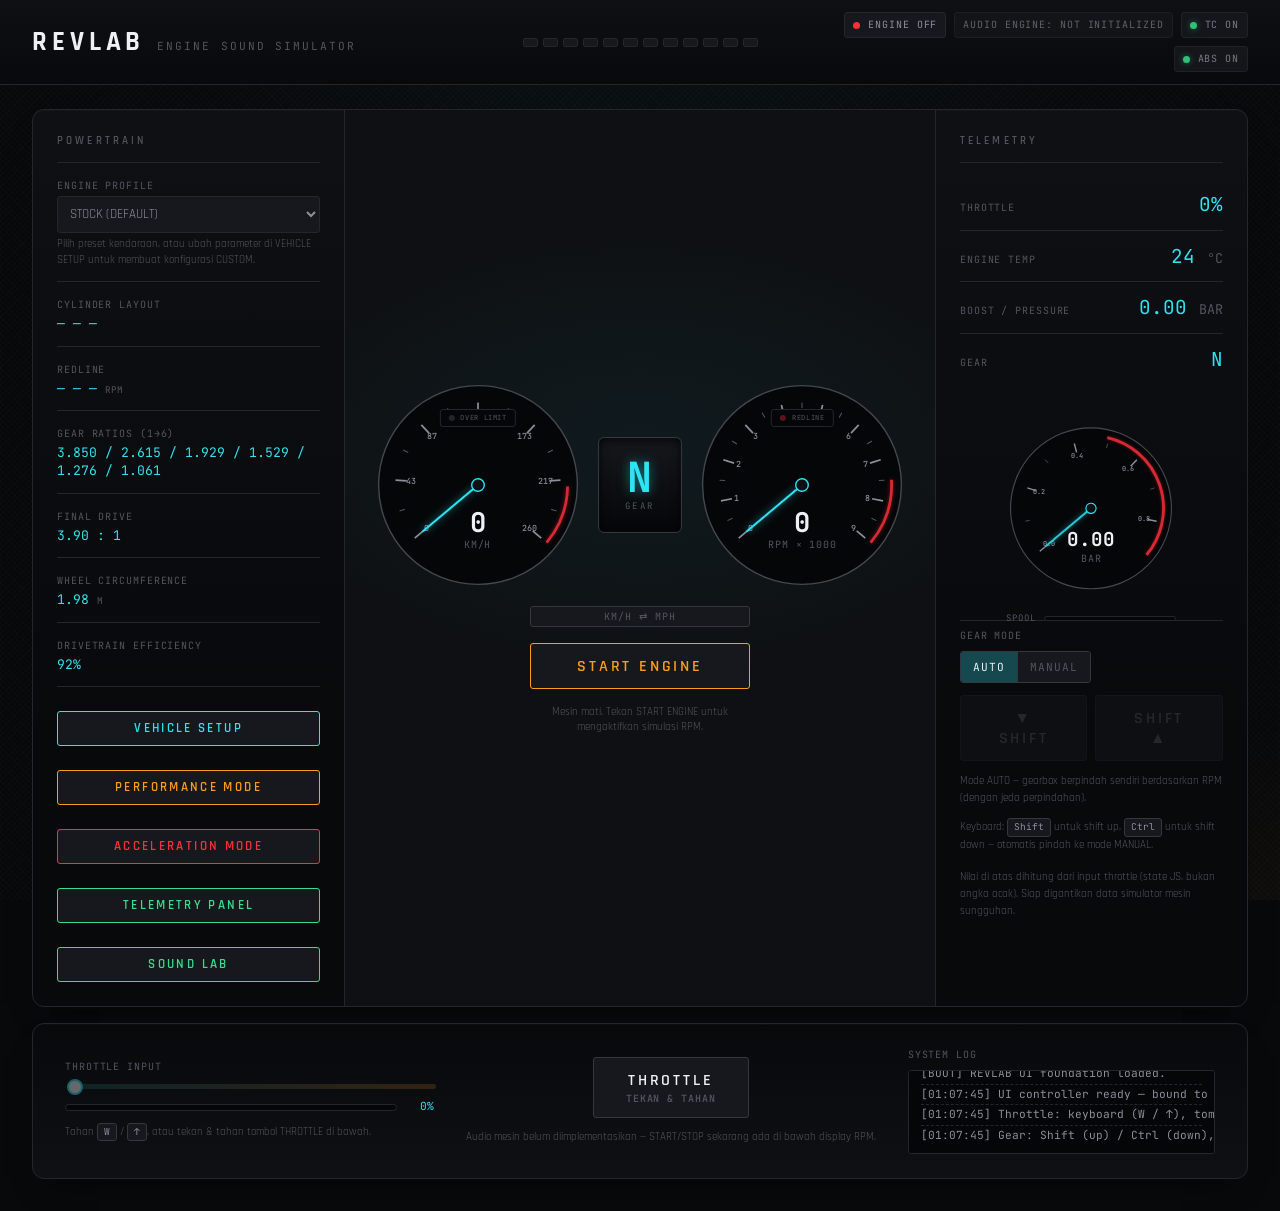
==== index.html @ ad9df139 "Hapus semua file lama & extract/upload revlab-rpm-audio-turbo-3-telemetry.zip lewat GitHub Uploader" ====
<!DOCTYPE html>
<html lang="id">
<head>
  <meta charset="UTF-8" />
  <meta name="viewport" content="width=device-width, initial-scale=1.0, viewport-fit=cover" />
  <title>REVLAB — Racing Engine Sound Simulator</title>
  <meta name="description" content="REVLAB: simulator suara mesin balap interaktif berbasis browser." />

  <!-- Fonts: Rajdhani (display/technical), JetBrains Mono (telemetry digits) -->
  <link rel="preconnect" href="https://fonts.googleapis.com" />
  <link rel="preconnect" href="https://fonts.gstatic.com" crossorigin />
  <link href="https://fonts.googleapis.com/css2?family=Rajdhani:wght@500;600;700&family=JetBrains+Mono:wght@400;500;700&display=swap" rel="stylesheet" />

  <link rel="stylesheet" href="css/variables.css" />
  <link rel="stylesheet" href="css/base.css" />
  <link rel="stylesheet" href="css/layout.css" />
  <link rel="stylesheet" href="css/components.css" />
  <link rel="stylesheet" href="css/responsive.css" />
</head>
<body>

  <div class="app" id="app">

    <!-- ============ COCKPIT TOP BAR: brand / shift lights / status ============ -->
    <header class="topbar">
      <div class="topbar__brand">
        <span class="topbar__logo">REVLAB</span>
        <span class="topbar__tagline">ENGINE SOUND SIMULATOR</span>
      </div>

      <!-- 12 LED segments, built + driven by ui-controller.js from the
           real RPM state (RPMSimulator via EngineState) — same "generate
           in JS from real constants" pattern as gaugeboxRatios below, no
           hand-typed light count. -->
      <div class="shiftlights" id="shiftLights" aria-hidden="true"></div>

      <div class="topbar__status">
        <div class="status-chip" id="engineStatusChip" data-state="off">
          <span class="status-chip__dot"></span>
          <span class="status-chip__label" id="engineStatusLabel">ENGINE OFF</span>
        </div>
        <div class="status-chip status-chip--muted">
          <span class="status-chip__label" id="audioStatusLabel">AUDIO ENGINE: NOT INITIALIZED</span>
        </div>
        <!-- Static system indicators — constant feature flags, not
             sensor telemetry, so these are never touched per-frame. -->
        <div class="status-chip status-chip--static">
          <span class="status-chip__dot status-chip__dot--ok"></span>
          <span class="status-chip__label">TC ON</span>
        </div>
        <div class="status-chip status-chip--static">
          <span class="status-chip__dot status-chip__dot--ok"></span>
          <span class="status-chip__label">ABS ON</span>
        </div>
      </div>
    </header>

    <!-- ============ MAIN GRID ============ -->
    <main class="dash">

      <!-- LEFT PANEL: Engine / Vehicle Select -->
      <section class="panel panel--engine" aria-label="Engine selection">
        <h2 class="panel__title">POWERTRAIN</h2>

        <!-- PRESET SELECTOR — options populated by ui-controller.js from
             VehicleSetup.getPresets() (backed by vehicle-presets.js), plus
             a leading STOCK entry and a trailing CUSTOM entry. Picking a
             preset calls VehicleSetup.applyPreset(id), which pushes every
             parameter (weight/power/torque/RPM range/gears/final drive/
             throttle response/engine braking/top speed/induction/sound
             character) into the simulation in one shot — see
             js/modules/vehicle-setup.js. -->
        <div class="field">
          <label class="field__label" for="engineSelect">ENGINE PROFILE</label>
          <select id="engineSelect" class="field__select"></select>
          <p class="field__hint" id="engineSelectHint">Pilih preset kendaraan, atau ubah parameter di VEHICLE SETUP untuk membuat konfigurasi CUSTOM.</p>
        </div>

        <div class="field">
          <span class="field__label">CYLINDER LAYOUT</span>
          <div class="field__value field__value--mono">— — —</div>
        </div>

        <div class="field">
          <span class="field__label">REDLINE</span>
          <div class="field__value field__value--mono">— — — <small>RPM</small></div>
        </div>

        <!-- GEARBOX SPEC — filled in by ui-controller.js at init from
             Gearbox's actual constants (js/modules/gearbox.js), never
             hand-typed here, so this can't drift out of sync with the
             numbers the simulation loop is really using. -->
        <div class="field">
          <span class="field__label">GEAR RATIOS (1→6)</span>
          <div class="field__value field__value--mono" id="gearboxRatios">— — —</div>
        </div>

        <div class="field">
          <span class="field__label">FINAL DRIVE</span>
          <div class="field__value field__value--mono" id="gearboxFinalDrive">—</div>
        </div>

        <div class="field">
          <span class="field__label">WHEEL CIRCUMFERENCE</span>
          <div class="field__value field__value--mono" id="gearboxWheelCirc">— <small>M</small></div>
        </div>

        <div class="field">
          <span class="field__label">DRIVETRAIN EFFICIENCY</span>
          <div class="field__value field__value--mono" id="gearboxEfficiency">—</div>
        </div>

        <button
          id="vehicleSetupOpenBtn"
          class="btn btn--setup"
          type="button"
        >VEHICLE SETUP</button>

        <button
          id="performanceModeOpenBtn"
          class="btn btn--performance"
          type="button"
        >PERFORMANCE MODE</button>

        <button
          id="accelModeOpenBtn"
          class="btn btn--accel"
          type="button"
        >ACCELERATION MODE</button>

        <button
          id="telemetryPanelOpenBtn"
          class="btn btn--telemetry"
          type="button"
        >TELEMETRY PANEL</button>

        <button
          id="soundLabOpenBtn"
          class="btn btn--soundlab"
          type="button"
        >SOUND LAB</button>
      </section>

      <!-- CENTER: HERO — SPEEDOMETER + TACHOMETER, side by side -->
      <!-- Both instruments now sit in the same panel, at the same size,
           sharing the same "--paired" modifier classes for wrap/readout/
           indicator — one shared visual language instead of one hero +
           one shrunken secondary gauge. RPM is still driven by
           RPMSimulator / rendered by gauge.js exactly as before; only
           placement + styling moved. -->
      <section class="panel panel--gauge" aria-label="Speedometer and tachometer">
        <div class="gauge-pair">
          <div class="gauge-wrap gauge-wrap--paired">
            <svg id="speedGauge" class="gauge" viewBox="0 0 300 300" role="img" aria-label="Speedometer, 0">
              <!-- Outer bezel -->
              <circle class="gauge__bezel" cx="150" cy="150" r="142" />

              <!-- Tick arc groups injected by speed-gauge.js -->
              <g id="speedGaugeTicks"></g>

              <!-- Warning/red zone arc near top speed -->
              <path id="speedGaugeWarnArc" class="gauge__warn-arc" d="" />

              <!-- Needle -->
              <g id="speedGaugeNeedle" class="gauge__needle-group">
                <line x1="150" y1="150" x2="150" y2="48" class="gauge__needle" />
                <circle cx="150" cy="150" r="9" class="gauge__hub" />
              </g>
            </svg>

            <div class="gauge__readout gauge__readout--paired">
              <span class="gauge__rpm-value gauge__rpm-value--paired" id="speedValue">0</span>
              <span class="gauge__rpm-unit" id="speedGaugeUnit">KM/H</span>
            </div>

            <div class="speed-warning-indicator speed-warning-indicator--paired" id="speedWarningIndicator" data-active="false" aria-live="polite">
              <span class="redline-indicator__dot"></span>
              <span class="redline-indicator__label">OVER LIMIT</span>
            </div>
          </div>

          <!-- Gear plate — embedded center-console badge docked between
               the two instruments, not tucked in a gauge corner. -->
          <div class="gear-plate" id="gearIndicator" aria-label="Current gear" data-shifting="false">
            <span class="gear-plate__value" id="gearValue">N</span>
            <span class="gear-plate__label">GEAR</span>
          </div>

          <div class="gauge-wrap gauge-wrap--paired">
            <svg id="rpmGauge" class="gauge" viewBox="0 0 300 300" role="img" aria-label="RPM gauge, idle">
              <circle class="gauge__bezel" cx="150" cy="150" r="142" />
              <g id="gaugeTicks"></g>
              <path id="gaugeRedline" class="gauge__redline-arc" d="" />
              <g id="gaugeNeedle" class="gauge__needle-group">
                <line x1="150" y1="150" x2="150" y2="48" class="gauge__needle" />
                <circle cx="150" cy="150" r="9" class="gauge__hub" />
              </g>
            </svg>

            <div class="gauge__readout gauge__readout--paired">
              <span class="gauge__rpm-value gauge__rpm-value--paired" id="rpmValue">0</span>
              <span class="gauge__rpm-unit">RPM × 1000</span>
            </div>

            <div class="redline-indicator redline-indicator--paired" id="redlineIndicator" data-active="false" aria-live="polite">
              <span class="redline-indicator__dot"></span>
              <span class="redline-indicator__label">REDLINE</span>
            </div>
          </div>
        </div>

        <button
          id="speedUnitToggle"
          class="unit-toggle unit-toggle--gauge"
          type="button"
          aria-label="Ganti satuan kecepatan antara KM/H dan MPH"
          title="Ganti satuan KM/H ⇄ MPH"
        >KM/H ⇄ MPH</button>

        <button id="startEngineBtn" class="btn btn--primary btn--start-engine" type="button">
          START ENGINE
        </button>

        <p class="gauge__caption" id="gaugeCaption">Mesin mati. Tekan START ENGINE untuk mengaktifkan telemetri.</p>
      </section>

      <!-- RIGHT PANEL: Telemetry -->
      <section class="panel panel--telemetry" aria-label="Telemetry">
        <h2 class="panel__title">TELEMETRY</h2>

        <ul class="telemetry-list">
          <li class="telemetry-item">
            <span class="telemetry-item__label">THROTTLE</span>
            <span class="telemetry-item__value telemetry-item__value--mono" id="throttleReadout">0%</span>
          </li>
          <li class="telemetry-item">
            <span class="telemetry-item__label">ENGINE TEMP</span>
            <span class="telemetry-item__value telemetry-item__value--mono" id="tempReadout">24 <small>°C</small></span>
          </li>
          <li class="telemetry-item">
            <span class="telemetry-item__label">BOOST / PRESSURE</span>
            <span class="telemetry-item__value telemetry-item__value--mono" id="boostReadout">0.00 <small>BAR</small></span>
          </li>
          <li class="telemetry-item">
            <span class="telemetry-item__label">GEAR</span>
            <span class="telemetry-item__value telemetry-item__value--mono" id="gearReadout">N</span>
          </li>
        </ul>

        <!-- BOOST GAUGE — compact radial dial, same SVG construction as
             the RPM/speed gauges (see js/modules/boost-gauge.js), driven
             every frame by EngineState's turbo/boost model
             (js/modules/engine-state.js, stepBoost()). Scale is
             0..maxBoostBar (VEHICLE SETUP's "MAX BOOST" field), with an
             amber "boost zone" arc near the top like the tachometer's
             redline. -->
        <div class="gauge-wrap gauge-wrap--boost">
          <svg id="boostGauge" class="gauge" viewBox="0 0 300 300" role="img" aria-label="Boost gauge, 0 bar">
            <circle class="gauge__bezel" cx="150" cy="150" r="142" />
            <g id="boostGaugeTicks"></g>
            <path id="boostGaugeZone" class="gauge__redline-arc gauge__redline-arc--boost" d="" />
            <g id="boostGaugeNeedle" class="gauge__needle-group">
              <line x1="150" y1="150" x2="150" y2="48" class="gauge__needle" />
              <circle cx="150" cy="150" r="9" class="gauge__hub" />
            </g>
          </svg>

          <div class="gauge__readout gauge__readout--boost">
            <span class="gauge__rpm-value gauge__rpm-value--boost" id="boostGaugeValue">0.00</span>
            <span class="gauge__rpm-unit" id="boostGaugeUnit">BAR</span>
          </div>

          <div class="turbo-spool-indicator" id="turboSpoolIndicator" aria-hidden="true">
            <span class="turbo-spool-indicator__label">SPOOL</span>
            <div class="turbo-spool-indicator__track">
              <div class="turbo-spool-indicator__fill" id="turboSpoolFill"></div>
            </div>
          </div>
        </div>

        <div class="gear-controls" id="gearControls">
          <div class="gear-controls__mode">
            <span class="field__label">GEAR MODE</span>
            <div class="segmented" id="gearModeToggle" role="group" aria-label="Mode perpindahan gigi">
              <button type="button" class="segmented__btn" data-mode="auto" aria-pressed="true">AUTO</button>
              <button type="button" class="segmented__btn" data-mode="manual" aria-pressed="false">MANUAL</button>
            </div>
          </div>

          <div class="gear-controls__shift">
            <button
              id="shiftDownBtn"
              class="btn btn--shift"
              type="button"
              disabled
              aria-label="Pindah gigi turun"
            >▼ SHIFT</button>
            <button
              id="shiftUpBtn"
              class="btn btn--shift"
              type="button"
              disabled
              aria-label="Pindah gigi naik"
            >SHIFT ▲</button>
          </div>

          <p class="field__hint" id="gearModeHint">Mode AUTO — gearbox berpindah sendiri berdasarkan RPM (dengan jeda perpindahan).</p>
          <p class="field__hint">Keyboard: <kbd class="key">Shift</kbd> untuk shift up, <kbd class="key">Ctrl</kbd> untuk shift down — otomatis pindah ke mode MANUAL.</p>
        </div>

        <p class="panel__note" id="telemetryNote">Nilai di atas dihitung dari input throttle (state JS, bukan angka acak). Siap digantikan data simulator mesin sungguhan.</p>
      </section>

    </main>

    <!-- ============ CONTROL STRIP ============ -->
    <footer class="controls">

      <div class="controls__group">
        <label class="field__label" for="throttleSlider">THROTTLE INPUT</label>
        <input
          type="range"
          id="throttleSlider"
          class="throttle-slider"
          min="0" max="100" value="0" step="1"
          disabled
          aria-describedby="throttleReadout"
        />

        <div class="throttle-indicator" id="throttleIndicator" aria-hidden="true">
          <div class="throttle-indicator__track">
            <div class="throttle-indicator__fill" id="throttleIndicatorFill"></div>
          </div>
          <span class="throttle-indicator__value" id="throttleIndicatorValue">0%</span>
        </div>

        <p class="field__hint">
          Tahan <kbd class="key">W</kbd> / <kbd class="key">&uarr;</kbd>, atau tekan &amp; tahan tombol THROTTLE di bawah.
        </p>
      </div>

      <div class="controls__group controls__group--action">
        <button
          id="throttleButton"
          class="btn btn--throttle"
          type="button"
          data-pressed="false"
          aria-label="Throttle — tekan dan tahan untuk menambah RPM"
        >
          <span class="btn--throttle__label">THROTTLE</span>
          <span class="btn--throttle__hint">tekan &amp; tahan</span>
        </button>

        <p class="controls__note" id="controlsNote">Audio mesin belum diimplementasikan — START/STOP sekarang ada di bawah display RPM.</p>
      </div>

      <div class="controls__group controls__group--log">
        <span class="field__label">SYSTEM LOG</span>
        <div class="log" id="systemLog" role="log" aria-live="polite">
          <p class="log__line">[BOOT] REVLAB UI foundation loaded.</p>
        </div>
      </div>

    </footer>

    <!-- ============ MOBILE THROTTLE PEDAL ============ -->
    <!-- Hidden on desktop via responsive.css; shown as a fixed, large
         press-and-hold pedal on touch/mobile viewports where reaching a
         small footer button is less natural than a bottom-edge pedal. -->
    <button
      id="throttlePedal"
      class="throttle-pedal"
      type="button"
      data-pressed="false"
      aria-label="Pedal gas — tekan dan tahan untuk menambah RPM"
    >
      <span class="throttle-pedal__label">GAS</span>
      <div class="throttle-pedal__meter" aria-hidden="true">
        <div class="throttle-pedal__meter-fill" id="throttlePedalMeterFill"></div>
      </div>
    </button>

    <!-- ============ MOBILE GEAR SHIFTER ============ -->
    <!-- Hidden on desktop via responsive.css. Stacked directly ABOVE the
         gas pedal (same fixed corner) so a thumb can shift and throttle
         without the hand ever leaving that corner of the screen — the
         SHIFT buttons living inside the telemetry panel are out of easy
         reach mid-drive on a phone. -->
    <div class="mobile-shifter" id="mobileShifter">
      <button
        id="mobileGearModeBtn"
        class="mobile-shifter__mode"
        type="button"
        aria-label="Ganti mode perpindahan gigi, AUTO atau MANUAL"
      >AUTO</button>

      <button
        id="mobileShiftUpBtn"
        class="mobile-shifter__btn"
        type="button"
        disabled
        aria-label="Pindah gigi naik"
      >▲</button>

      <div class="mobile-shifter__gear" id="mobileGearValue" aria-label="Gigi saat ini">N</div>

      <button
        id="mobileShiftDownBtn"
        class="mobile-shifter__btn"
        type="button"
        disabled
        aria-label="Pindah gigi turun"
      >▼</button>
    </div>

    <!-- ============ VEHICLE SETUP (modal) ============ -->
    <!-- Fields inside .setup-grid / .setup-gearratios are built by
         ui-controller.js from VehicleSetup's parameter specs (see
         js/modules/vehicle-setup.js) — not hand-typed here, so the form
         can never disagree with the validation rules actually enforced. -->
    <div class="modal-overlay" id="vehicleSetupOverlay" data-open="false" aria-hidden="true">
      <div class="modal" role="dialog" aria-modal="true" aria-labelledby="vehicleSetupTitle">
        <div class="modal__header">
          <h2 class="modal__title" id="vehicleSetupTitle">VEHICLE SETUP</h2>
          <button class="modal__close" id="vehicleSetupCloseBtn" type="button" aria-label="Tutup Vehicle Setup">✕</button>
        </div>

        <div class="modal__body">
          <section class="setup-group">
            <h3 class="setup-group__title">ENGINE CONFIGURATION</h3>
            <div class="setup-field" id="vehicleSetupInductionField">
              <label class="setup-field__label" for="setup-inductionType">INDUCTION TYPE</label>
              <select id="setup-inductionType" class="field__select setup-field__select"></select>
              <p class="field__hint">Menentukan bagaimana boost merespons throttle + RPM — lihat TURBO SIZE &amp; MAX BOOST di bawah.</p>
              <p class="setup-field__msg" id="setup-inductionType-msg" aria-live="polite"></p>
            </div>
          </section>

          <section class="setup-group">
            <h3 class="setup-group__title">ENGINE &amp; PERFORMANCE</h3>
            <div class="setup-grid" id="vehicleSetupEngineGrid"></div>
          </section>

          <section class="setup-group">
            <h3 class="setup-group__title">DRIVETRAIN</h3>
            <div class="setup-grid" id="vehicleSetupDrivetrainGrid"></div>
            <p class="field__label setup-gearratios__label">GEAR RATIOS (1→6)</p>
            <div class="setup-gearratios" id="vehicleSetupGearRatios"></div>
          </section>
        </div>

        <div class="modal__footer">
          <p class="field__hint">Setiap perubahan divalidasi (min/max) dan langsung diterapkan ke simulasi.</p>
          <div class="modal__actions">
            <button class="btn btn--danger" id="vehicleSetupResetBtn" type="button">RESET SETUP</button>
            <button class="btn btn--primary" id="vehicleSetupDoneBtn" type="button">SELESAI</button>
          </div>
        </div>
      </div>
    </div>

    <!-- ============ PERFORMANCE MODE (modal) ============ -->
    <!-- All readouts + graphs here are driven live from EngineState (see
         js/modules/performance-mode.js) — nothing on this panel is
         hand-typed or static. START / PAUSE / RESET control the SAME
         underlying simulation as the cockpit's own START ENGINE button
         (RPMSimulator via EngineState), not a separate parallel sim. -->
    <div class="modal-overlay" id="performanceModeOverlay" data-open="false" aria-hidden="true">
      <div class="modal modal--wide" role="dialog" aria-modal="true" aria-labelledby="performanceModeTitle">
        <div class="modal__header">
          <h2 class="modal__title" id="performanceModeTitle">PERFORMANCE MODE</h2>
          <button class="modal__close" id="performanceModeCloseBtn" type="button" aria-label="Tutup Performance Mode">✕</button>
        </div>

        <div class="modal__body">

          <section class="perf-readouts" aria-label="Performance readouts">
            <div class="perf-stat">
              <span class="perf-stat__label">SPEED</span>
              <span class="perf-stat__value" id="perfSpeed">0<small class="perf-stat__unit">KM/H</small></span>
            </div>
            <div class="perf-stat">
              <span class="perf-stat__label">RPM</span>
              <span class="perf-stat__value" id="perfRpm">0<small class="perf-stat__unit">RPM</small></span>
            </div>
            <div class="perf-stat">
              <span class="perf-stat__label">TORQUE</span>
              <span class="perf-stat__value" id="perfTorque">0<small class="perf-stat__unit">NM</small></span>
            </div>
            <div class="perf-stat">
              <span class="perf-stat__label">POWER</span>
              <span class="perf-stat__value" id="perfPower">0<small class="perf-stat__unit">HP</small></span>
            </div>
            <div class="perf-stat">
              <span class="perf-stat__label">BOOST</span>
              <span class="perf-stat__value" id="perfBoost">0.00<small class="perf-stat__unit">BAR</small></span>
            </div>
            <div class="perf-stat">
              <span class="perf-stat__label">THROTTLE</span>
              <span class="perf-stat__value" id="perfThrottle">0<small class="perf-stat__unit">%</small></span>
            </div>
            <div class="perf-stat">
              <span class="perf-stat__label">GEAR</span>
              <span class="perf-stat__value" id="perfGear">N</span>
            </div>
          </section>

          <section class="perf-graphs" aria-label="Realtime performance graphs">
            <div class="perf-graph">
              <span class="perf-graph__title">SPEED OVER TIME</span>
              <canvas id="perfGraphSpeed" class="perf-graph__canvas" aria-label="Grafik kecepatan terhadap waktu"></canvas>
            </div>
            <div class="perf-graph">
              <span class="perf-graph__title">RPM OVER TIME</span>
              <canvas id="perfGraphRpm" class="perf-graph__canvas" aria-label="Grafik RPM terhadap waktu"></canvas>
            </div>
            <div class="perf-graph">
              <span class="perf-graph__title">TORQUE CURVE</span>
              <canvas id="perfGraphTorque" class="perf-graph__canvas" aria-label="Kurva torsi terhadap RPM"></canvas>
            </div>
            <div class="perf-graph">
              <span class="perf-graph__title">POWER CURVE</span>
              <canvas id="perfGraphPower" class="perf-graph__canvas" aria-label="Kurva tenaga terhadap RPM"></canvas>
            </div>
          </section>

          <p class="field__hint">Semua data (speed, RPM, torque, power) berasal langsung dari simulator (RPMSimulator + EngineState) tiap frame — bukan angka acak/statis.</p>
        </div>

        <div class="modal__footer">
          <span class="perf-sim-state" id="perfSimStateLabel" data-state="stopped">SIMULATION: STOPPED</span>
          <div class="modal__actions">
            <button class="btn btn--danger" id="perfResetBtn" type="button">RESET</button>
            <button class="btn btn--setup" id="perfPauseBtn" type="button" disabled>PAUSE</button>
            <button class="btn btn--primary" id="perfStartBtn" type="button">START</button>
          </div>
        </div>
      </div>
    </div>

    <!-- ============ ACCELERATION MODE (modal) ============ -->
    <!-- Standing-start (0 KPH) acceleration run: LAUNCH floors the
         throttle from a clean reset baseline, gear mode is forced to
         AUTO for the run so the gearbox shifts itself, and every split
         time below is computed by interpolating the SAME EngineState
         speed signal every other gauge in REVLAB reads — see
         js/modules/acceleration-mode.js. Nothing here is random or
         hand-typed. -->
    <div class="modal-overlay" id="accelModeOverlay" data-open="false" aria-hidden="true">
      <div class="modal modal--wide" role="dialog" aria-modal="true" aria-labelledby="accelModeTitle">
        <div class="modal__header">
          <h2 class="modal__title" id="accelModeTitle">ACCELERATION MODE</h2>
          <button class="modal__close" id="accelModeCloseBtn" type="button" aria-label="Tutup Acceleration Mode">✕</button>
        </div>

        <div class="modal__body">

          <section class="perf-readouts" aria-label="Acceleration readouts">
            <div class="perf-stat">
              <span class="perf-stat__label">SPEED</span>
              <span class="perf-stat__value" id="accelSpeed">0<small class="perf-stat__unit" id="accelSpeedUnit">KM/H</small></span>
            </div>
            <div class="perf-stat">
              <span class="perf-stat__label">GEAR</span>
              <span class="perf-stat__value" id="accelGear">N</span>
            </div>
            <div class="perf-stat">
              <span class="perf-stat__label">RPM</span>
              <span class="perf-stat__value" id="accelRpm">0<small class="perf-stat__unit">RPM</small></span>
            </div>
            <div class="perf-stat">
              <span class="perf-stat__label">THROTTLE</span>
              <span class="perf-stat__value" id="accelThrottle">0<small class="perf-stat__unit">%</small></span>
            </div>
            <div class="perf-stat">
              <span class="perf-stat__label">ELAPSED TIME</span>
              <span class="perf-stat__value" id="accelElapsed">0.00<small class="perf-stat__unit">S</small></span>
            </div>
          </section>

          <section class="accel-ladder" id="accelLadder" aria-label="Hasil split akselerasi"></section>

          <p class="field__hint">LAUNCH selalu mulai dari 0 KPH (reset otomatis), throttle 100%, gear AUTO. Split 0–100 MPH hanya muncul saat satuan kecepatan kokpit diset ke MPH. Semua waktu dihitung dari sinyal speed simulator (EngineState) yang sama dengan speedometer kokpit — bukan angka acak.</p>
        </div>

        <div class="modal__footer">
          <span class="perf-sim-state" id="accelStatusLabel" data-state="idle">STANDBY — SIAP LAUNCH</span>
          <div class="modal__actions">
            <button class="btn btn--danger" id="accelResetBtn" type="button">RESET</button>
            <button class="btn btn--setup" id="accelStopBtn" type="button" disabled>STOP</button>
            <button class="btn btn--primary" id="accelLaunchBtn" type="button">LAUNCH</button>
          </div>
        </div>
      </div>
    </div>

    <!-- ============ TELEMETRY PANEL (modal) ============ -->
    <!-- Realtime data grid + event log, both sourced from EngineState.
         The event log is edge-detected off simulation state (engineOn,
         gearShiftEventId, inRedline, revLimiting, engineTempC, speedKmh
         vs the Top Speed governor) — see js/modules/telemetry-panel.js.
         Detection runs continuously in the background, not just while
         this panel happens to be open. -->
    <div class="modal-overlay" id="telemetryPanelOverlay" data-open="false" aria-hidden="true">
      <div class="modal modal--wide" role="dialog" aria-modal="true" aria-labelledby="telemetryPanelTitle">
        <div class="modal__header">
          <h2 class="modal__title" id="telemetryPanelTitle">TELEMETRY PANEL</h2>
          <button class="modal__close" id="telemetryPanelCloseBtn" type="button" aria-label="Tutup Telemetry Panel">✕</button>
        </div>

        <div class="modal__body">

          <section class="perf-readouts" aria-label="Data telemetri realtime">
            <div class="perf-stat">
              <span class="perf-stat__label">SPEED</span>
              <span class="perf-stat__value" id="telemetrySpeed">0<small class="perf-stat__unit" id="telemetrySpeedUnit">KM/H</small></span>
            </div>
            <div class="perf-stat">
              <span class="perf-stat__label">RPM</span>
              <span class="perf-stat__value" id="telemetryRpm">0<small class="perf-stat__unit">RPM</small></span>
            </div>
            <div class="perf-stat">
              <span class="perf-stat__label">GEAR</span>
              <span class="perf-stat__value" id="telemetryGear">N</span>
            </div>
            <div class="perf-stat">
              <span class="perf-stat__label">THROTTLE</span>
              <span class="perf-stat__value" id="telemetryThrottle">0<small class="perf-stat__unit">%</small></span>
            </div>
            <div class="perf-stat">
              <span class="perf-stat__label">TORQUE</span>
              <span class="perf-stat__value" id="telemetryTorque">0<small class="perf-stat__unit">NM</small></span>
            </div>
            <div class="perf-stat">
              <span class="perf-stat__label">POWER</span>
              <span class="perf-stat__value" id="telemetryPower">0<small class="perf-stat__unit">HP</small></span>
            </div>
            <div class="perf-stat">
              <span class="perf-stat__label">BOOST</span>
              <span class="perf-stat__value" id="telemetryBoost">0.00<small class="perf-stat__unit">BAR</small></span>
            </div>
            <div class="perf-stat">
              <span class="perf-stat__label">TEMPERATURE</span>
              <span class="perf-stat__value" id="telemetryTemp">24<small class="perf-stat__unit">°C</small></span>
            </div>
            <div class="perf-stat">
              <span class="perf-stat__label">ENGINE LOAD</span>
              <span class="perf-stat__value" id="telemetryLoad">0<small class="perf-stat__unit">%</small></span>
            </div>
          </section>

          <section class="telemetry-events" aria-label="Event log">
            <div class="telemetry-events__header">
              <span class="perf-graph__title">EVENT LOG</span>
              <button class="btn btn--danger btn--small" id="telemetryClearLogBtn" type="button">CLEAR LOG</button>
            </div>
            <div class="telemetry-log" id="telemetryEventLog"></div>
          </section>

          <p class="field__hint">Event (ENGINE START/STOP, GEAR SHIFT, REDLINE, LIMITER, OVERHEAT, TOP SPEED) dideteksi langsung dari perubahan state simulator (EngineState) — bukan dipicu manual dan bukan angka acak.</p>
        </div>

        <div class="modal__footer">
          <div class="modal__actions">
            <button class="btn btn--primary" id="telemetryPanelDoneBtn" type="button">SELESAI</button>
          </div>
        </div>
      </div>
    </div>

    <!-- ============ SOUND LAB (modal) ============ -->
    <!-- Lets the user load their OWN local audio files (Idle / Low RPM /
         Mid RPM / High RPM / Limiter / Turbo / Shift) via <input
         type="file"> + the File API. Files are read entirely client-side
         (URL.createObjectURL) — nothing is ever uploaded anywhere. Any
         category with no custom sample loaded automatically falls back
         to AudioEngine's synthesized Web Audio layer for that category —
         see js/modules/sound-lab.js. Cards are built dynamically by
         ui-controller.js from SoundLab.CATEGORIES, not hand-typed here,
         so this markup can't drift out of sync with the categories the
         module actually supports. -->
    <div class="modal-overlay" id="soundLabOverlay" data-open="false" aria-hidden="true">
      <div class="modal modal--wide" role="dialog" aria-modal="true" aria-labelledby="soundLabTitle">
        <div class="modal__header">
          <h2 class="modal__title" id="soundLabTitle">SOUND LAB</h2>
          <button class="modal__close" id="soundLabCloseBtn" type="button" aria-label="Tutup Sound Lab">✕</button>
        </div>

        <div class="modal__body">
          <p class="field__hint soundlab-privacy">
            🔒 Semua file audio diproses <strong>sepenuhnya di perangkat ini</strong> lewat File API browser — tidak ada yang diupload ke server mana pun. Kategori tanpa audio custom otomatis memakai mesin suara sintesis (Web Audio) bawaan REVLAB.
          </p>

          <div class="field soundlab-master">
            <label class="field__label" for="soundLabMasterVolume">MASTER VOLUME (SOUND LAB)</label>
            <div class="soundlab-volume">
              <input type="range" id="soundLabMasterVolume" min="0" max="100" value="100" step="1" />
              <span class="soundlab-volume__value" id="soundLabMasterVolumeValue">100%</span>
            </div>
          </div>

          <div class="soundlab-grid" id="soundLabGrid" aria-label="Kategori suara mesin"></div>
        </div>

        <div class="modal__footer">
          <span class="field__hint" id="soundLabStatus">Belum ada audio custom — memakai mesin sintesis.</span>
          <div class="modal__actions">
            <button class="btn btn--danger" id="soundLabResetBtn" type="button">RESET SEMUA</button>
            <button class="btn btn--primary" id="soundLabDoneBtn" type="button">SELESAI</button>
          </div>
        </div>
      </div>
    </div>

  </div>

  <script src="js/modules/gauge.js"></script>
  <script src="js/modules/speed-gauge.js"></script>
  <script src="js/modules/boost-gauge.js"></script>
  <script src="js/modules/rpm-simulator.js"></script>
  <script src="js/modules/gearbox.js"></script>
  <script src="js/modules/engine-state.js"></script>
  <script src="js/modules/vehicle-presets.js"></script>
  <script src="js/modules/vehicle-setup.js"></script>
  <script src="js/modules/audio-engine.js"></script>
  <script src="js/modules/sound-lab.js"></script>
  <script src="js/modules/throttle-controller.js"></script>
  <script src="js/modules/ui-controller.js"></script>
  <script src="js/modules/performance-mode.js"></script>
  <script src="js/modules/acceleration-mode.js"></script>
  <script src="js/modules/telemetry-panel.js"></script>
  <script src="js/main.js"></script>
</body>
</html>
---- css/variables.css ----
/*
  REVLAB — Design Tokens
  Palette: dark motorsport instrument cluster / cockpit telemetry.
  Three functional accents only:
    --accent-cyan   : live digital telemetry data (primary)
    --accent-amber  : caution / heat / mid-band shift lights
    --accent-red    : danger / redline / limiter / over-speed
*/

:root {
  /* ---- Base surfaces (near-black graphite, not flat black) ---- */
  --bg-0: #08090b;      /* app background */
  --bg-1: #0e1013;      /* cockpit bezel surface */
  --bg-2: #16181d;      /* instrument pod / raised surface */
  --bg-3: #1e2127;      /* hover / active surface */
  --bg-recess: #050608; /* recessed dial face, deepest black */

  --border-0: #24262c;
  --border-1: #34373f;
  --border-2: #45484f;

  /* ---- Text ---- */
  --text-0: #eef1f4;    /* primary digital readout */
  --text-1: #8b8f9c;    /* secondary / labels */
  --text-2: #52555f;    /* muted / disabled / tick marks */

  /* ---- Accents ---- */
  --accent-amber: #ff9d1a;
  --accent-amber-dim: #6b4318;
  --accent-cyan: #2ee3f2;
  --accent-cyan-dim: #164850;

  --accent-red: #ff2f3a;
  --accent-red-dim: #5c1418;
  --accent-danger: var(--accent-red);
  --accent-ok: #35e08a;

  /* ---- Glow (used sparingly — active gauges / shift lights / warnings only) ---- */
  --glow-cyan: 0 0 10px rgba(46, 227, 242, 0.55), 0 0 2px rgba(46, 227, 242, 0.9);
  --glow-amber: 0 0 10px rgba(255, 157, 26, 0.55), 0 0 2px rgba(255, 157, 26, 0.9);
  --glow-red: 0 0 14px rgba(255, 47, 58, 0.7), 0 0 3px rgba(255, 47, 58, 0.95);

  /* ---- Typography ---- */
  --font-display: 'Rajdhani', 'Segoe UI', sans-serif;
  --font-mono: 'JetBrains Mono', 'Courier New', monospace;
  --font-body: 'Rajdhani', 'Segoe UI', sans-serif;

  --fs-xs: 0.7rem;
  --fs-sm: 0.82rem;
  --fs-md: 0.98rem;
  --fs-lg: 1.2rem;
  --fs-xl: 1.7rem;
  --fs-2xl: 2.6rem;
  --fs-3xl: 3.9rem;

  --tracking-wide: 0.09em;
  --tracking-wider: 0.18em;
  --tracking-widest: 0.28em;

  /* ---- Spacing ---- */
  --sp-1: 4px;
  --sp-2: 8px;
  --sp-3: 12px;
  --sp-4: 16px;
  --sp-5: 24px;
  --sp-6: 32px;
  --sp-7: 48px;

  /* ---- Radius / elevation (tighter, more technical than SaaS-rounded) ---- */
  --radius-sm: 3px;
  --radius-md: 6px;
  --radius-lg: 12px;

  --shadow-panel: 0 1px 0 rgba(255, 255, 255, 0.02) inset,
                  0 16px 32px -18px rgba(0, 0, 0, 0.75);
  --shadow-recess: inset 0 2px 10px rgba(0, 0, 0, 0.85),
                   inset 0 0 0 1px rgba(255, 255, 255, 0.02);

  /* ---- Motion ---- */
  --ease-out: cubic-bezier(0.22, 1, 0.36, 1);
  --dur-fast: 120ms;
  --dur-med: 240ms;
}
---- css/base.css ----
/* REVLAB — Base reset & element defaults */

*,
*::before,
*::after {
  box-sizing: border-box;
}

html, body {
  height: 100%;
}

body {
  margin: 0;
  background: var(--bg-0);
  color: var(--text-0);
  font-family: var(--font-body);
  font-size: var(--fs-md);
  line-height: 1.4;
  -webkit-font-smoothing: antialiased;
  /* Cockpit ambience: faint top/bottom instrument glow + a very subtle
     technical weave texture standing in for brushed carbon fiber. Kept
     deliberately low-contrast so it reads as material, not decoration. */
  background-image:
    radial-gradient(ellipse 900px 480px at 50% -8%, rgba(46, 227, 242, 0.06), transparent 60%),
    radial-gradient(ellipse 700px 420px at 100% 108%, rgba(255, 157, 26, 0.045), transparent 60%),
    repeating-linear-gradient(135deg, rgba(255, 255, 255, 0.012) 0px, rgba(255, 255, 255, 0.012) 1px, transparent 1px, transparent 4px),
    repeating-linear-gradient(45deg, rgba(255, 255, 255, 0.010) 0px, rgba(255, 255, 255, 0.010) 1px, transparent 1px, transparent 4px);
  background-attachment: fixed;
}

h1, h2, h3 {
  margin: 0;
  font-family: var(--font-display);
  font-weight: 600;
  letter-spacing: var(--tracking-wide);
}

p {
  margin: 0;
}

ul, li {
  margin: 0;
  padding: 0;
  list-style: none;
}

button {
  font-family: inherit;
  cursor: pointer;
}

select, input {
  font-family: inherit;
}

button:disabled,
select:disabled,
input:disabled {
  cursor: not-allowed;
}

svg {
  display: block;
}

small {
  font-size: 0.7em;
  color: var(--text-2);
}

/* Visible keyboard focus, kept consistent across controls */
:focus-visible {
  outline: 2px solid var(--accent-cyan);
  outline-offset: 2px;
}

/* Respect reduced motion preference throughout */
@media (prefers-reduced-motion: reduce) {
  *, *::before, *::after {
    animation-duration: 0.001ms !important;
    animation-iteration-count: 1 !important;
    transition-duration: 0.001ms !important;
    scroll-behavior: auto !important;
  }
}
---- css/layout.css ----
/* REVLAB — Structural layout: one unified cockpit composition */

.app {
  min-height: 100%;
  display: flex;
  flex-direction: column;
}

/* ---------- Cockpit top bar: shift lights + status ---------- */
.topbar {
  display: grid;
  grid-template-columns: 1fr auto 1fr;
  align-items: center;
  gap: var(--sp-4);
  padding: var(--sp-3) var(--sp-6);
  border-bottom: 1px solid var(--border-0);
  background: linear-gradient(180deg, var(--bg-1), var(--bg-0));
}

.topbar__brand {
  display: flex;
  align-items: baseline;
  gap: var(--sp-3);
}

.topbar__status {
  display: flex;
  align-items: center;
  justify-content: flex-end;
  gap: var(--sp-2);
  flex-wrap: wrap;
}

/* ---------- Main cockpit: one bezel, three zones divided by hairlines
   instead of three separate elevated cards ---------- */
.dash {
  flex: 1;
  display: grid;
  grid-template-columns: minmax(200px, 0.82fr) minmax(360px, 1.55fr) minmax(200px, 0.82fr);
  margin: var(--sp-5) var(--sp-6) 0;
  border: 1px solid var(--border-0);
  border-radius: var(--radius-lg);
  background: linear-gradient(180deg, var(--bg-1), var(--bg-0) 70%);
  box-shadow: var(--shadow-panel);
  overflow: hidden;
}

.panel--gauge {
  display: flex;
  flex-direction: column;
  align-items: center;
  justify-content: center;
  text-align: center;
  gap: var(--sp-4);
  background:
    radial-gradient(ellipse 640px 360px at 50% 38%, rgba(46, 227, 242, 0.05), transparent 65%),
    var(--bg-1);
}

/* ---------- Control strip (footer console) ---------- */
.controls {
  display: grid;
  grid-template-columns: 1.2fr auto 1fr;
  align-items: center;
  gap: var(--sp-6);
  margin: var(--sp-4) var(--sp-6) var(--sp-6);
  padding: var(--sp-5) var(--sp-6);
  border: 1px solid var(--border-0);
  border-radius: var(--radius-lg);
  background: linear-gradient(0deg, var(--bg-1), var(--bg-0));
  box-shadow: var(--shadow-panel);
}

.controls__group {
  display: flex;
  flex-direction: column;
  gap: var(--sp-2);
  min-width: 0;
}

.controls__group--action {
  align-items: center;
  text-align: center;
}

.controls__group--log {
  min-width: 0;
}
---- css/components.css ----
/* REVLAB — Components */

/* ---------- Brand ---------- */
.topbar__logo {
  font-family: var(--font-display);
  font-weight: 700;
  font-size: var(--fs-xl);
  letter-spacing: var(--tracking-wider);
  color: var(--text-0);
}

.topbar__tagline {
  font-family: var(--font-mono);
  font-size: var(--fs-xs);
  letter-spacing: var(--tracking-wider);
  color: var(--text-2);
  text-transform: uppercase;
}

/* ---------- Shift-light bar ---------- */
.shiftlights {
  display: flex;
  align-items: center;
  gap: 5px;
  justify-self: center;
}

.shiftlight {
  width: 15px;
  height: 9px;
  border-radius: 2px;
  background: var(--bg-2);
  border: 1px solid var(--border-0);
  transition: background var(--dur-fast) var(--ease-out),
              box-shadow var(--dur-fast) var(--ease-out),
              border-color var(--dur-fast) var(--ease-out);
}

.shiftlight[data-band="lo"][data-on="true"] {
  background: var(--accent-cyan);
  border-color: var(--accent-cyan);
  box-shadow: var(--glow-cyan);
}

.shiftlight[data-band="mid"][data-on="true"] {
  background: var(--accent-amber);
  border-color: var(--accent-amber);
  box-shadow: var(--glow-amber);
}

.shiftlight[data-band="hi"][data-on="true"] {
  background: var(--accent-red);
  border-color: var(--accent-red);
  box-shadow: var(--glow-red);
}

.shiftlight[data-flash="true"] {
  animation: shiftlight-flash 160ms steps(1) 3;
}

@keyframes shiftlight-flash {
  0%, 100% { opacity: 1; }
  50% { opacity: 0.15; }
}

/* ---------- Status chip ---------- */
.status-chip {
  display: flex;
  align-items: center;
  gap: var(--sp-2);
  padding: 5px var(--sp-2);
  border: 1px solid var(--border-0);
  border-radius: var(--radius-sm);
  background: var(--bg-2);
}

.status-chip__label {
  font-family: var(--font-mono);
  font-size: 10px;
  letter-spacing: var(--tracking-wide);
  color: var(--text-1);
}

.status-chip__dot {
  width: 7px;
  height: 7px;
  border-radius: 50%;
  background: var(--text-2);
  box-shadow: none;
}

.status-chip[data-state="off"] .status-chip__dot {
  background: var(--accent-red);
}

.status-chip[data-state="idle"] .status-chip__dot {
  background: var(--accent-ok);
  box-shadow: 0 0 8px rgba(53, 224, 138, 0.6);
}

.status-chip[data-state="redline"] .status-chip__dot {
  background: var(--accent-red);
  box-shadow: var(--glow-red);
}

.status-chip[data-state="redline"] .status-chip__label {
  color: var(--accent-red);
}

.status-chip--muted {
  opacity: 0.65;
}

/* Static feature indicators (TC / ABS) — constant system state, not
   telemetry: no per-frame JS writes to these. */
.status-chip--static {
  opacity: 0.85;
}

.status-chip__dot--ok {
  background: var(--accent-ok);
  box-shadow: 0 0 6px rgba(53, 224, 138, 0.5);
}

/* ---------- Panel ---------- */
.panel {
  padding: var(--sp-5);
  display: flex;
  flex-direction: column;
  gap: var(--sp-4);
  min-width: 0;
}

.panel--engine {
  border-right: 1px solid var(--border-0);
}

.panel--telemetry {
  border-left: 1px solid var(--border-0);
}

.panel__title {
  font-size: var(--fs-xs);
  letter-spacing: var(--tracking-widest);
  color: var(--text-2);
  padding-bottom: var(--sp-3);
  border-bottom: 1px solid var(--border-0);
}

.panel__note {
  font-size: var(--fs-xs);
  color: var(--text-2);
  line-height: 1.5;
}

/* ---------- Fields (powertrain spec placard) ---------- */
.field {
  display: flex;
  flex-direction: column;
  gap: 3px;
  padding-bottom: var(--sp-3);
  border-bottom: 1px solid var(--border-0);
}

.field:last-child {
  border-bottom: none;
  padding-bottom: 0;
}

.field__label {
  font-family: var(--font-mono);
  font-size: 10px;
  letter-spacing: var(--tracking-wide);
  color: var(--text-2);
  text-transform: uppercase;
}

.field__select {
  background: var(--bg-2);
  border: 1px solid var(--border-0);
  color: var(--text-1);
  padding: var(--sp-2);
  border-radius: var(--radius-sm);
  font-size: var(--fs-sm);
}

.field__hint {
  font-size: var(--fs-xs);
  color: var(--text-2);
  line-height: 1.5;
}

.field__value {
  font-size: var(--fs-md);
  color: var(--text-0);
}

.field__value--mono {
  font-family: var(--font-mono);
  color: var(--accent-cyan);
  font-size: var(--fs-sm);
}

/* ---------- Gauge (signature element) ---------- */
.gauge-wrap {
  position: relative;
  width: min(100%, 300px);
  aspect-ratio: 1 / 1;
}

.gauge {
  width: 100%;
  height: 100%;
  overflow: visible;
}

.gauge__bezel {
  fill: var(--bg-recess);
  stroke: var(--border-2);
  stroke-width: 2;
}

.gauge__tick {
  stroke: var(--text-2);
  stroke-width: 1.5;
}

.gauge__tick--major {
  stroke: var(--text-1);
  stroke-width: 2.5;
}

.gauge__tick-label {
  fill: var(--text-1);
  font-family: var(--font-mono);
  font-size: 12px;
  font-weight: 500;
  text-anchor: middle;
}

.gauge__redline-arc {
  fill: none;
  stroke: var(--accent-red);
  stroke-width: 4;
  opacity: 0.85;
  filter: drop-shadow(0 0 3px rgba(255, 47, 58, 0.5));
}

/* Speedometer's own top-speed warning zone — same construction as
   .gauge__redline-arc, both use the danger color; speed and RPM redlines
   are functionally the same "approaching the ceiling" cue on this dial
   language, so they share styling rather than needing a second hue. */
.gauge__warn-arc {
  fill: none;
  stroke: var(--accent-red);
  stroke-width: 4;
  opacity: 0.85;
  filter: drop-shadow(0 0 3px rgba(255, 47, 58, 0.5));
}

.gauge__needle-group {
  transform-origin: 150px 150px;
  transform: rotate(0deg);
  /* No CSS transition here on purpose: RPMSimulator updates the needle
     angle every requestAnimationFrame tick with its own physics-based
     smoothing (engine inertia). A CSS transition on top would fight
     that and introduce a second, uncontrolled layer of lag. */
}

.gauge__needle {
  stroke: var(--accent-cyan);
  stroke-width: 3;
  stroke-linecap: round;
  filter: drop-shadow(0 0 5px rgba(46, 227, 242, 0.65));
}

.gauge__hub {
  fill: var(--bg-1);
  stroke: var(--accent-cyan);
  stroke-width: 2;
}

.gauge__readout {
  position: absolute;
  left: 50%;
  bottom: 22%;
  transform: translateX(-50%);
  display: flex;
  flex-direction: column;
  align-items: center;
  gap: 2px;
}

.gauge__rpm-value {
  font-family: var(--font-mono);
  font-size: var(--fs-2xl);
  font-weight: 700;
  color: var(--text-0);
  line-height: 1;
  font-variant-numeric: tabular-nums;
}

.gauge__rpm-unit {
  font-family: var(--font-mono);
  font-size: 10px;
  color: var(--text-2);
  letter-spacing: var(--tracking-wide);
}

.gauge__caption {
  font-size: var(--fs-xs);
  color: var(--text-2);
  max-width: 36ch;
}

/* ---------- Paired gauges (speedometer + tachometer, side by side) ----
   Speedometer and tachometer live in the same instrument pod at the
   same size, with a gear plate docked between them, so the pair reads
   as one composed cluster rather than two separate widgets. */
.gauge-pair {
  position: relative;
  display: flex;
  flex-wrap: nowrap;
  align-items: center;
  justify-content: center;
  gap: var(--sp-3);
  width: 100%;
}

.gauge-wrap--paired {
  width: calc((100% - var(--sp-3) * 2 - 96px) / 2);
  max-width: 210px;
  margin: 0 auto;
  flex-shrink: 1;
}

.gauge__readout--paired {
  bottom: 18%;
}

.gauge__rpm-value--paired {
  font-size: var(--fs-xl);
}

.redline-indicator--paired,
.speed-warning-indicator--paired {
  top: 8%;
  padding: 2px 6px;
}

/* ---------- Boost gauge (compact, lives in the TELEMETRY panel) --------
   Same SVG construction/classes as the RPM & speed gauges (.gauge,
   .gauge__bezel, .gauge__tick, .gauge__needle-group, etc. — see
   js/modules/boost-gauge.js), just sized down to sit under the
   BOOST/PRESSURE readout instead of in the hero instrument pod. */
.gauge-wrap--boost {
  width: min(100%, 170px);
  margin: var(--sp-3) auto 0;
}

.gauge__redline-arc--boost {
  /* Reuses .gauge__redline-arc's amber "zone" styling as-is — this
     modifier exists so the boost-zone arc is addressable/tunable
     separately from the RPM redline arc without duplicating the base
     rule, even though at default both render identically. */
  stroke-width: 5;
}

.gauge__readout--boost {
  bottom: 20%;
}

.gauge__rpm-value--boost {
  font-size: var(--fs-lg);
}

/* ---------- Turbo spool indicator (under the boost gauge) --------------
   Same track/fill construction as .throttle-indicator above, just
   vertically stacked with a label instead of inline — shows
   EngineState's turboSpoolFraction (turbine/rotor inertia), which is
   deliberately a SEPARATE reading from the boost needle itself: spool
   can stay high for a moment after a blow-off vents the actual boost
   pressure, and this bar is what makes that lag visible. */
.turbo-spool-indicator {
  display: flex;
  align-items: center;
  gap: var(--sp-2);
  margin-top: var(--sp-2);
  width: 100%;
}

.turbo-spool-indicator__label {
  font-family: var(--font-mono);
  font-size: 9px;
  letter-spacing: var(--tracking-wide);
  color: var(--text-2);
  white-space: nowrap;
}

.turbo-spool-indicator__track {
  flex: 1;
  height: 5px;
  border-radius: 3px;
  background: var(--bg-recess);
  border: 1px solid var(--border-0);
  overflow: hidden;
}

.turbo-spool-indicator__fill {
  height: 100%;
  width: 0%;
  border-radius: 3px;
  background: linear-gradient(90deg, var(--accent-cyan-dim), var(--accent-amber));
  /* No CSS transition, same reasoning as .throttle-indicator__fill —
     EngineState already smooths spoolFraction itself every physics
     tick (spool inertia), so a CSS transition here would double the
     lag on top of the real physics. */
}

.redline-indicator--paired .redline-indicator__label,
.speed-warning-indicator--paired .redline-indicator__label {
  font-size: 7px;
  letter-spacing: var(--tracking-wide);
}

/* ---------- Gear plate — embedded center console badge, docked between
   the two gauges instead of tucked into a gauge corner ---------- */
.gear-plate {
  flex: 0 0 auto;
  width: 84px;
  height: 96px;
  display: flex;
  flex-direction: column;
  align-items: center;
  justify-content: center;
  gap: 2px;
  border-radius: var(--radius-md);
  border: 1px solid var(--border-1);
  background:
    linear-gradient(180deg, var(--bg-2), var(--bg-recess));
  box-shadow: var(--shadow-recess);
}

.gear-plate__value {
  font-family: var(--font-mono);
  font-weight: 700;
  font-size: 2.6rem;
  line-height: 1;
  color: var(--accent-cyan);
  text-shadow: 0 0 12px rgba(46, 227, 242, 0.5);
  font-variant-numeric: tabular-nums;
}

.gear-plate__label {
  font-family: var(--font-mono);
  font-size: 9px;
  letter-spacing: var(--tracking-widest);
  color: var(--text-2);
}

/* Brief pulse while the gearbox is "locked" mid-shift (see
   engine-state.js SHIFT_LOCK_MS) — gives the same pause a visible cue
   instead of the gear value just silently freezing for a quarter
   second. */
.gear-plate[data-shifting="true"] {
  border-color: var(--accent-amber);
}

.gear-plate[data-shifting="true"] .gear-plate__value {
  color: var(--accent-amber);
  text-shadow: 0 0 12px rgba(255, 157, 26, 0.5);
  opacity: 0.7;
}

/* ---------- Redline indicator (warning lamp above the gauge) ---------- */
.redline-indicator {
  position: absolute;
  top: 14%;
  left: 50%;
  transform: translateX(-50%);
  display: flex;
  align-items: center;
  gap: 6px;
  padding: 3px var(--sp-2);
  border-radius: var(--radius-sm);
  border: 1px solid var(--border-0);
  background: var(--bg-recess);
}

.redline-indicator__dot {
  width: 6px;
  height: 6px;
  border-radius: 50%;
  background: var(--accent-red-dim);
}

.redline-indicator__label {
  font-family: var(--font-mono);
  font-size: 9px;
  letter-spacing: var(--tracking-wider);
  color: var(--text-2);
}

.redline-indicator[data-active="true"] {
  border-color: var(--accent-red);
  background: rgba(255, 47, 58, 0.14);
}

.redline-indicator[data-active="true"] .redline-indicator__dot {
  background: var(--accent-red);
  box-shadow: var(--glow-red);
}

.redline-indicator[data-active="true"] .redline-indicator__label {
  color: var(--accent-red);
}

/* ---------- Speed warning indicator (red-zone lamp on the speedometer) ---------- */
.speed-warning-indicator {
  position: absolute;
  top: 14%;
  left: 50%;
  transform: translateX(-50%);
  display: flex;
  align-items: center;
  gap: 6px;
  padding: 3px var(--sp-2);
  border-radius: var(--radius-sm);
  border: 1px solid var(--border-0);
  background: var(--bg-recess);
}

.speed-warning-indicator .redline-indicator__dot {
  background: var(--text-2);
  opacity: 0.4;
}

.speed-warning-indicator[data-active="true"] {
  border-color: var(--accent-red);
  background: rgba(255, 47, 58, 0.16);
}

.speed-warning-indicator[data-active="true"] .redline-indicator__dot {
  background: var(--accent-red);
  opacity: 1;
  box-shadow: var(--glow-red);
}

.speed-warning-indicator[data-active="true"] .redline-indicator__label {
  color: var(--accent-red);
}

/* ---------- Telemetry ribbon (thin dividers, no boxed cards) ---------- */
.telemetry-list {
  display: flex;
  flex-direction: column;
}

.telemetry-item {
  display: flex;
  align-items: baseline;
  justify-content: space-between;
  padding: var(--sp-3) 0;
  border-bottom: 1px solid var(--border-0);
}

.telemetry-item:last-child {
  border-bottom: none;
}

.telemetry-item__label {
  font-family: var(--font-mono);
  font-size: 10px;
  color: var(--text-2);
  letter-spacing: var(--tracking-wide);
}

.telemetry-item__value {
  font-size: var(--fs-md);
  color: var(--text-0);
}

.telemetry-item__value--mono {
  font-family: var(--font-mono);
  color: var(--accent-cyan);
  font-size: var(--fs-lg);
  font-variant-numeric: tabular-nums;
}

.telemetry-item__value-group {
  display: flex;
  align-items: baseline;
  gap: var(--sp-3);
}

/* ---------- Unit toggle (speed KM/H ⇄ MPH) ---------- */
.unit-toggle {
  font-family: var(--font-mono);
  font-size: 10px;
  letter-spacing: var(--tracking-wide);
  padding: 3px var(--sp-2);
  border-radius: var(--radius-sm);
  border: 1px solid var(--border-1);
  background: var(--bg-2);
  color: var(--text-2);
  cursor: pointer;
  white-space: nowrap;
  transition: border-color var(--dur-fast) var(--ease-out),
              color var(--dur-fast) var(--ease-out);
}

.unit-toggle:hover {
  border-color: var(--accent-cyan);
  color: var(--accent-cyan);
}

/* ---------- Gauge-face utility buttons ---------- */
.unit-toggle--gauge {
  width: min(100%, 220px);
}

.btn--start-engine {
  width: min(100%, 220px);
}

/* ---------- Gear controls (mode + manual shift) ---------- */
.gear-controls {
  display: flex;
  flex-direction: column;
  gap: var(--sp-3);
  padding-top: var(--sp-2);
  border-top: 1px solid var(--border-0);
}

.gear-controls__mode {
  display: flex;
  flex-direction: column;
  gap: var(--sp-2);
}

.segmented {
  display: flex;
  border: 1px solid var(--border-1);
  border-radius: var(--radius-sm);
  overflow: hidden;
  width: fit-content;
}

.segmented__btn {
  font-family: var(--font-mono);
  font-size: var(--fs-xs);
  letter-spacing: var(--tracking-wide);
  padding: var(--sp-2) var(--sp-3);
  border: none;
  background: var(--bg-2);
  color: var(--text-2);
  cursor: pointer;
  transition: background var(--dur-fast) var(--ease-out),
              color var(--dur-fast) var(--ease-out);
}

.segmented__btn + .segmented__btn {
  border-left: 1px solid var(--border-1);
}

.segmented__btn[aria-pressed="true"] {
  background: var(--accent-cyan-dim);
  color: var(--text-0);
}

.gear-controls__shift {
  display: flex;
  gap: var(--sp-2);
}

.btn--shift {
  flex: 1;
  font-family: var(--font-mono);
  font-size: var(--fs-sm);
  letter-spacing: var(--tracking-wide);
  padding: var(--sp-3);
  text-align: center;
}

.btn--shift:not(:disabled):hover {
  background: var(--accent-cyan);
  border-color: var(--accent-cyan);
  color: var(--bg-0);
}

/* ---------- Throttle slider ---------- */
.throttle-slider {
  -webkit-appearance: none;
  appearance: none;
  width: 100%;
  height: 5px;
  border-radius: 3px;
  background: linear-gradient(90deg, var(--accent-cyan-dim), var(--accent-amber-dim));
  outline: none;
}

.throttle-slider::-webkit-slider-thumb {
  -webkit-appearance: none;
  appearance: none;
  width: 16px;
  height: 16px;
  border-radius: 50%;
  background: var(--text-0);
  border: 2px solid var(--accent-cyan);
  cursor: pointer;
}

.throttle-slider::-moz-range-thumb {
  width: 16px;
  height: 16px;
  border-radius: 50%;
  background: var(--text-0);
  border: 2px solid var(--accent-cyan);
  cursor: pointer;
}

.throttle-slider:disabled {
  opacity: 0.4;
}

/* ---------- Throttle realtime indicator ---------- */
.throttle-indicator {
  display: flex;
  align-items: center;
  gap: var(--sp-3);
}

.throttle-indicator__track {
  flex: 1;
  height: 7px;
  border-radius: 4px;
  background: var(--bg-recess);
  border: 1px solid var(--border-0);
  overflow: hidden;
}

.throttle-indicator__fill {
  height: 100%;
  width: 0%;
  border-radius: 4px;
  background: linear-gradient(90deg, var(--accent-cyan-dim), var(--accent-cyan), var(--accent-amber));
  /* Deliberately no CSS transition: ThrottleController already ramps
     this value smoothly every animation frame (press/hold/release +
     engine inertia). A CSS transition on top would double up the
     smoothing and add uncontrolled lag, same reasoning as the gauge
     needle in .gauge__needle-group above. */
}

.throttle-indicator__value {
  font-family: var(--font-mono);
  font-size: var(--fs-xs);
  color: var(--accent-cyan);
  min-width: 3.5ch;
  text-align: right;
}

.key {
  display: inline-block;
  padding: 1px 6px;
  border-radius: 3px;
  border: 1px solid var(--border-1);
  background: var(--bg-2);
  font-family: var(--font-mono);
  font-size: 0.85em;
  color: var(--text-1);
}

/* ---------- Desktop throttle button (press & hold) ---------- */
.btn--throttle {
  display: flex;
  flex-direction: column;
  align-items: center;
  gap: 2px;
  border-color: var(--accent-cyan-dim);
  color: var(--accent-cyan);
  -webkit-user-select: none;
  user-select: none;
  touch-action: none; /* let ThrottleController's Pointer Events own this element */
}

.btn--throttle__label {
  font-size: var(--fs-md);
}

.btn--throttle__hint {
  font-family: var(--font-mono);
  font-size: 10px;
  letter-spacing: var(--tracking-wide);
  color: var(--text-2);
  text-transform: uppercase;
}

.btn--throttle:not(:disabled):hover {
  background: var(--bg-3);
  border-color: var(--accent-cyan);
}

.btn--throttle[data-pressed="true"] {
  background: var(--accent-cyan);
  border-color: var(--accent-cyan);
  color: var(--bg-0);
  box-shadow: var(--glow-cyan);
}

.btn--throttle[data-pressed="true"] .btn--throttle__hint {
  color: var(--bg-1);
}

/* ---------- Mobile virtual throttle pedal ---------- */
/* Hidden by default (desktop); responsive.css turns this on for
   touch/mobile viewports. Fixed to the bottom-right edge, thumb-sized,
   so it behaves like a real gas pedal rather than a small UI button. */
.throttle-pedal {
  display: none;
  position: fixed;
  right: var(--sp-4);
  bottom: var(--sp-4);
  z-index: 50;
  width: 92px;
  height: 92px;
  border-radius: 50%;
  border: 2px solid var(--accent-cyan-dim);
  background: radial-gradient(circle at 35% 30%, var(--bg-3), var(--bg-recess) 70%);
  box-shadow: var(--shadow-panel);
  flex-direction: column;
  align-items: center;
  justify-content: center;
  gap: var(--sp-1);
  -webkit-user-select: none;
  user-select: none;
  touch-action: none; /* critical: prevents scroll/zoom from stealing the hold gesture */
}

.throttle-pedal__label {
  font-family: var(--font-display);
  font-weight: 700;
  font-size: var(--fs-md);
  letter-spacing: var(--tracking-wider);
  color: var(--accent-cyan);
}

.throttle-pedal__meter {
  width: 56px;
  height: 5px;
  border-radius: 3px;
  background: var(--bg-2);
  overflow: hidden;
}

.throttle-pedal__meter-fill {
  height: 100%;
  width: 0%;
  border-radius: 3px;
  background: linear-gradient(90deg, var(--accent-cyan), var(--accent-amber));
  /* No transition — driven every rAF frame by ThrottleController, same
     reasoning as .throttle-indicator__fill above. */
}

.throttle-pedal[data-pressed="true"] {
  border-color: var(--accent-cyan);
  background: radial-gradient(circle at 35% 30%, var(--accent-cyan-dim), var(--bg-recess) 75%);
  box-shadow: var(--glow-cyan);
  transform: scale(0.96);
}

/* ---------- Mobile gear shifter (stacked above the gas pedal) ---------- */
.mobile-shifter {
  display: none; /* responsive.css turns this on for touch/mobile viewports */
  position: fixed;
  right: var(--sp-4);
  /* pedal height (92px) + gap above it + the pedal's own bottom offset */
  bottom: calc(var(--sp-4) + 92px + var(--sp-3));
  z-index: 50;
  flex-direction: column;
  align-items: center;
  gap: var(--sp-2);
  -webkit-user-select: none;
  user-select: none;
}

.mobile-shifter__btn {
  width: 52px;
  height: 44px;
  border-radius: var(--radius-md);
  border: 2px solid var(--border-1);
  background: var(--bg-2);
  color: var(--text-0);
  font-family: var(--font-display);
  font-weight: 700;
  font-size: var(--fs-lg);
  line-height: 1;
  box-shadow: var(--shadow-panel);
  touch-action: manipulation;
}

.mobile-shifter__btn:not(:disabled):active {
  background: var(--accent-cyan);
  border-color: var(--accent-cyan);
  color: var(--bg-0);
  transform: scale(0.94);
}

.mobile-shifter__btn:disabled {
  color: var(--text-2);
  opacity: 0.5;
}

.mobile-shifter__gear {
  width: 52px;
  height: 40px;
  display: flex;
  align-items: center;
  justify-content: center;
  border-radius: var(--radius-md);
  border: 1px solid var(--border-0);
  background: var(--bg-recess);
  font-family: var(--font-mono);
  font-weight: 700;
  font-size: var(--fs-lg);
  color: var(--accent-cyan);
}

.mobile-shifter__mode {
  width: 52px;
  height: 28px;
  border-radius: var(--radius-sm);
  border: 1px solid var(--border-1);
  background: var(--bg-2);
  color: var(--text-1);
  font-family: var(--font-mono);
  font-weight: 700;
  font-size: 0.62rem;
  letter-spacing: var(--tracking-wide);
  touch-action: manipulation;
}

.mobile-shifter__mode[data-mode="manual"] {
  background: var(--accent-cyan-dim);
  border-color: var(--accent-cyan);
  color: var(--text-0);
}

/* ---------- Buttons ---------- */
.btn {
  font-family: var(--font-display);
  font-weight: 600;
  letter-spacing: var(--tracking-wider);
  font-size: var(--fs-md);
  padding: var(--sp-3) var(--sp-6);
  border-radius: var(--radius-sm);
  border: 1px solid var(--border-1);
  background: var(--bg-2);
  color: var(--text-0);
  transition: background var(--dur-fast) var(--ease-out),
              border-color var(--dur-fast) var(--ease-out);
}

.btn--primary {
  border-color: var(--accent-amber);
  color: var(--accent-amber);
}

.btn--primary:not(:disabled):hover {
  background: var(--accent-amber);
  color: var(--bg-0);
}

.btn--danger {
  border-color: var(--accent-red);
  color: var(--accent-red);
}

.btn--danger:not(:disabled):hover {
  background: var(--accent-red);
  color: var(--bg-0);
}

.btn:disabled {
  opacity: 0.4;
  border-color: var(--border-0);
  color: var(--text-2);
}

.controls__note {
  font-size: var(--fs-xs);
  color: var(--text-2);
  margin-top: var(--sp-1);
}

/* ---------- System log ---------- */
.log {
  background: var(--bg-recess);
  border: 1px solid var(--border-0);
  border-radius: var(--radius-sm);
  padding: var(--sp-2) var(--sp-3);
  max-height: 84px;
  overflow-y: auto;
  font-family: var(--font-mono);
  font-size: var(--fs-xs);
}

.log__line {
  color: var(--text-1);
  padding: 2px 0;
  white-space: nowrap;
}

.log__line + .log__line {
  border-top: 1px dashed var(--border-0);
}

/* ---------- VEHICLE SETUP trigger button ---------- */
.btn--setup {
  margin-top: var(--sp-2);
  border-color: var(--accent-cyan);
  color: var(--accent-cyan);
  font-size: var(--fs-sm);
  padding: var(--sp-2) var(--sp-4);
  width: 100%;
}

.btn--setup:hover {
  background: var(--accent-cyan);
  color: var(--bg-0);
}

/* ---------- PERFORMANCE MODE trigger button ---------- */
.btn--performance {
  margin-top: var(--sp-2);
  border-color: var(--accent-amber);
  color: var(--accent-amber);
  font-size: var(--fs-sm);
  padding: var(--sp-2) var(--sp-4);
  width: 100%;
}

.btn--performance:hover {
  background: var(--accent-amber);
  color: var(--bg-0);
}

/* ---------- ACCELERATION MODE trigger button ---------- */
.btn--accel {
  margin-top: var(--sp-2);
  border-color: var(--accent-red);
  color: var(--accent-red);
  font-size: var(--fs-sm);
  padding: var(--sp-2) var(--sp-4);
  width: 100%;
}

.btn--accel:hover {
  background: var(--accent-red);
  color: var(--bg-0);
}

/* ---------- ACCELERATION MODE ladder ---------- */
.accel-ladder {
  display: grid;
  grid-template-columns: repeat(auto-fit, minmax(160px, 1fr));
  gap: var(--sp-3);
}

.accel-row {
  display: flex;
  align-items: center;
  justify-content: space-between;
  gap: var(--sp-3);
  background: var(--bg-2);
  border: 1px solid var(--border-0);
  border-radius: var(--radius-sm);
  padding: var(--sp-3);
  transition: border-color var(--dur-fast) var(--ease-out);
}

.accel-row[data-state="done"] {
  border-color: var(--accent-ok);
}

.accel-row[data-state="pending"] {
  border-color: var(--accent-amber);
}

.accel-row[data-state="missed"] {
  border-color: var(--accent-red);
}

.accel-row__label {
  font-family: var(--font-mono);
  font-size: var(--fs-xs);
  letter-spacing: var(--tracking-wide);
  color: var(--text-2);
}

.accel-row__value {
  font-family: var(--font-mono);
  font-size: var(--fs-lg);
  font-variant-numeric: tabular-nums;
  color: var(--text-0);
}

.accel-row__value[data-state="done"] {
  color: var(--accent-ok);
}

.accel-row__value[data-state="pending"] {
  color: var(--accent-amber);
}

.accel-row__value[data-state="missed"] {
  color: var(--accent-red);
  font-size: var(--fs-xs);
}

/* ---------- TELEMETRY PANEL trigger button ---------- */
.btn--telemetry {
  margin-top: var(--sp-2);
  border-color: var(--accent-ok);
  color: var(--accent-ok);
  font-size: var(--fs-sm);
  padding: var(--sp-2) var(--sp-4);
  width: 100%;
}

.btn--telemetry:hover {
  background: var(--accent-ok);
  color: var(--bg-0);
}

.btn--small {
  padding: var(--sp-1) var(--sp-3);
  font-size: var(--fs-xs);
}

/* ---------- TELEMETRY PANEL event log ---------- */
.telemetry-events {
  display: flex;
  flex-direction: column;
  gap: var(--sp-2);
}

.telemetry-events__header {
  display: flex;
  align-items: center;
  justify-content: space-between;
}

.telemetry-log {
  background: var(--bg-recess);
  border: 1px solid var(--border-0);
  border-radius: var(--radius-sm);
  padding: var(--sp-2) var(--sp-3);
  height: 220px;
  overflow-y: auto;
  font-family: var(--font-mono);
  font-size: var(--fs-xs);
}

.telemetry-log__empty {
  color: var(--text-2);
  padding: var(--sp-2) 0;
}

.telemetry-log__row {
  display: grid;
  grid-template-columns: 64px 96px 1fr;
  gap: var(--sp-2);
  align-items: baseline;
  padding: 3px 0;
  color: var(--text-1);
}

.telemetry-log__row + .telemetry-log__row {
  border-top: 1px dashed var(--border-0);
}

.telemetry-log__time {
  color: var(--text-2);
}

.telemetry-log__tag {
  font-weight: 600;
  letter-spacing: var(--tracking-wide);
}

.telemetry-log__row[data-tone="ok"] .telemetry-log__tag {
  color: var(--accent-ok);
}

.telemetry-log__row[data-tone="cyan"] .telemetry-log__tag {
  color: var(--accent-cyan);
}

.telemetry-log__row[data-tone="amber"] .telemetry-log__tag {
  color: var(--accent-amber);
}

.telemetry-log__row[data-tone="red"] .telemetry-log__tag {
  color: var(--accent-red);
}

.telemetry-log__row[data-tone="neutral"] .telemetry-log__tag {
  color: var(--text-2);
}

.telemetry-log__msg {
  color: var(--text-1);
  white-space: normal;
  word-break: break-word;
}

/* ---------- PERFORMANCE MODE panel ---------- */
.modal--wide {
  width: min(920px, 100%);
}

.perf-readouts {
  display: grid;
  grid-template-columns: repeat(auto-fit, minmax(110px, 1fr));
  gap: var(--sp-3);
}

.perf-stat {
  display: flex;
  flex-direction: column;
  gap: 2px;
  background: var(--bg-2);
  border: 1px solid var(--border-0);
  border-radius: var(--radius-sm);
  padding: var(--sp-3);
}

.perf-stat__label {
  font-family: var(--font-mono);
  font-size: 9px;
  letter-spacing: var(--tracking-wide);
  color: var(--text-2);
}

.perf-stat__value {
  font-family: var(--font-mono);
  font-size: var(--fs-xl);
  font-variant-numeric: tabular-nums;
  color: var(--accent-cyan);
  line-height: 1.1;
}

.perf-stat__unit {
  margin-left: 4px;
  font-size: var(--fs-xs);
  color: var(--text-2);
}

.perf-graphs {
  display: grid;
  grid-template-columns: repeat(2, 1fr);
  gap: var(--sp-4);
}

.perf-graph {
  display: flex;
  flex-direction: column;
  gap: var(--sp-2);
  background: var(--bg-recess);
  border: 1px solid var(--border-0);
  border-radius: var(--radius-sm);
  padding: var(--sp-3);
}

.perf-graph__title {
  font-family: var(--font-mono);
  font-size: 9px;
  letter-spacing: var(--tracking-wide);
  color: var(--text-2);
}

.perf-graph__canvas {
  display: block;
  width: 100%;
  height: 130px;
}

.perf-sim-state {
  font-family: var(--font-mono);
  font-size: var(--fs-xs);
  letter-spacing: var(--tracking-wide);
  color: var(--text-2);
}

.perf-sim-state[data-state="running"] {
  color: var(--accent-ok);
}

.perf-sim-state[data-state="paused"] {
  color: var(--accent-amber);
}

.perf-sim-state[data-state="stopped"] {
  color: var(--text-2);
}

/* ---------- VEHICLE SETUP modal ---------- */
.modal-overlay {
  position: fixed;
  inset: 0;
  z-index: 100;
  display: flex;
  align-items: center;
  justify-content: center;
  padding: var(--sp-5);
  background: rgba(5, 6, 8, 0.78);
  backdrop-filter: blur(3px);
  opacity: 0;
  pointer-events: none;
  transition: opacity var(--dur-med) var(--ease-out);
}

.modal-overlay[data-open="true"] {
  opacity: 1;
  pointer-events: auto;
}

.modal {
  display: flex;
  flex-direction: column;
  width: min(720px, 100%);
  max-height: min(88vh, 820px);
  background: linear-gradient(180deg, var(--bg-1), var(--bg-0) 80%);
  border: 1px solid var(--border-1);
  border-radius: var(--radius-lg);
  box-shadow: var(--shadow-panel);
  transform: translateY(8px) scale(0.98);
  transition: transform var(--dur-med) var(--ease-out);
}

.modal-overlay[data-open="true"] .modal {
  transform: translateY(0) scale(1);
}

.modal__header {
  display: flex;
  align-items: center;
  justify-content: space-between;
  padding: var(--sp-4) var(--sp-5);
  border-bottom: 1px solid var(--border-0);
}

.modal__title {
  font-size: var(--fs-lg);
  letter-spacing: var(--tracking-wider);
  color: var(--accent-cyan);
}

.modal__close {
  background: transparent;
  border: 1px solid var(--border-1);
  color: var(--text-1);
  border-radius: var(--radius-sm);
  width: 30px;
  height: 30px;
  font-size: var(--fs-sm);
  line-height: 1;
}

.modal__close:hover {
  border-color: var(--accent-red);
  color: var(--accent-red);
}

.modal__body {
  overflow-y: auto;
  padding: var(--sp-5);
  display: flex;
  flex-direction: column;
  gap: var(--sp-6);
}

.modal__footer {
  display: flex;
  align-items: center;
  justify-content: space-between;
  gap: var(--sp-4);
  padding: var(--sp-4) var(--sp-5);
  border-top: 1px solid var(--border-0);
  flex-wrap: wrap;
}

.modal__actions {
  display: flex;
  gap: var(--sp-3);
}

/* ---------- Setup groups / fields ---------- */
.setup-group {
  display: flex;
  flex-direction: column;
  gap: var(--sp-3);
}

.setup-group__title {
  font-size: var(--fs-xs);
  letter-spacing: var(--tracking-widest);
  color: var(--text-2);
  padding-bottom: var(--sp-2);
  border-bottom: 1px solid var(--border-0);
}

.setup-grid {
  display: grid;
  grid-template-columns: repeat(auto-fill, minmax(150px, 1fr));
  gap: var(--sp-3);
}

.setup-gearratios__label {
  margin-top: var(--sp-1);
}

.setup-gearratios {
  display: grid;
  grid-template-columns: repeat(auto-fill, minmax(84px, 1fr));
  gap: var(--sp-3);
}

.setup-field {
  display: flex;
  flex-direction: column;
  gap: 4px;
  background: var(--bg-2);
  border: 1px solid var(--border-0);
  border-radius: var(--radius-md);
  padding: var(--sp-3);
}

.setup-field--gear {
  padding: var(--sp-2);
}

.setup-field__label {
  font-family: var(--font-mono);
  font-size: 9px;
  letter-spacing: var(--tracking-wide);
  color: var(--text-2);
  text-transform: uppercase;
}

.setup-field__unit {
  color: var(--text-2);
}

.setup-field__input {
  background: var(--bg-recess);
  border: 1px solid var(--border-1);
  color: var(--accent-cyan);
  font-family: var(--font-mono);
  font-size: var(--fs-sm);
  padding: var(--sp-2);
  border-radius: var(--radius-sm);
  width: 100%;
  transition: border-color var(--dur-fast) var(--ease-out);
}

.setup-field__input:focus-visible {
  border-color: var(--accent-cyan);
}

/* Chrome/Safari/Edge spinner cleanup — the native up/down arrows read
   noisy against the cockpit's technical typography; min/max/step are
   still enforced in JS regardless of whether the spinner is visible. */
.setup-field__input::-webkit-outer-spin-button,
.setup-field__input::-webkit-inner-spin-button {
  margin: 0;
}

.setup-field__range {
  font-size: 9px;
  color: var(--text-2);
  font-family: var(--font-mono);
}

.setup-field__msg {
  font-size: 9px;
  min-height: 11px;
  line-height: 1.3;
}

.setup-field__select {
  background: var(--bg-recess);
  border: 1px solid var(--border-1);
  color: var(--accent-cyan);
  font-family: var(--font-mono);
  font-size: var(--fs-sm);
  padding: var(--sp-2);
  border-radius: var(--radius-sm);
  width: 100%;
  transition: border-color var(--dur-fast) var(--ease-out);
}

.setup-field__select:focus-visible {
  border-color: var(--accent-cyan);
}

.setup-field__msg[data-state="clamped"] {
  color: var(--accent-amber);
}

.setup-field__msg[data-state="ok"] {
  color: var(--accent-ok);
}

/* ---------- SOUND LAB trigger button ---------- */
.btn--soundlab {
  margin-top: var(--sp-2);
  border-color: var(--accent-ok);
  color: var(--accent-ok);
  font-size: var(--fs-sm);
  padding: var(--sp-2) var(--sp-4);
  width: 100%;
}

.btn--soundlab:hover {
  background: var(--accent-ok);
  color: var(--bg-0);
}

/* ---------- SOUND LAB panel ---------- */
.soundlab-privacy {
  background: var(--bg-2);
  border: 1px solid var(--border-0);
  border-left: 3px solid var(--accent-ok);
  border-radius: var(--radius-sm);
  padding: var(--sp-3);
  color: var(--text-1);
  line-height: 1.5;
}

.soundlab-privacy strong {
  color: var(--text-0);
}

.soundlab-master {
  border-bottom: 1px solid var(--border-0);
  padding-bottom: var(--sp-4);
}

.soundlab-volume {
  display: flex;
  align-items: center;
  gap: var(--sp-3);
}

.soundlab-volume input[type="range"] {
  flex: 1;
}

.soundlab-volume__value {
  font-family: var(--font-mono);
  font-size: var(--fs-sm);
  color: var(--accent-cyan);
  min-width: 3.5ch;
  text-align: right;
}

.soundlab-grid {
  display: grid;
  grid-template-columns: repeat(auto-fill, minmax(220px, 1fr));
  gap: var(--sp-4);
}

.soundlab-card {
  display: flex;
  flex-direction: column;
  gap: var(--sp-2);
  background: var(--bg-2);
  border: 1px solid var(--border-0);
  border-radius: var(--radius-md);
  padding: var(--sp-4);
}

.soundlab-card__head {
  display: flex;
  align-items: center;
  justify-content: space-between;
}

.soundlab-card__label {
  font-family: var(--font-display);
  font-weight: 700;
  letter-spacing: var(--tracking-wide);
  font-size: var(--fs-md);
  color: var(--text-0);
}

.soundlab-card__badge {
  font-family: var(--font-mono);
  font-size: 9px;
  letter-spacing: var(--tracking-wide);
  padding: 2px 7px;
  border-radius: var(--radius-sm);
  border: 1px solid var(--border-1);
  color: var(--text-2);
}

.soundlab-card__badge[data-state="custom"] {
  color: var(--accent-ok);
  border-color: var(--accent-ok);
  background: rgba(53, 224, 138, 0.08);
}

.soundlab-card__hint {
  font-size: var(--fs-xs);
  color: var(--text-2);
  line-height: 1.4;
  min-height: 2.6em;
}

.soundlab-card__mixmeter {
  height: 4px;
  border-radius: 3px;
  background: var(--bg-recess);
  overflow: hidden;
}

.soundlab-card__mixmeter-fill {
  height: 100%;
  width: 0%;
  background: var(--accent-ok);
  transition: width 60ms linear;
}

.soundlab-card__file {
  display: flex;
  flex-direction: column;
  gap: var(--sp-2);
}

/* The real <input type="file"> is visually hidden but still keyboard/
   screen-reader reachable via its <label for>, which acts as the visible
   "PILIH FILE" trigger — standard accessible file-input pattern. */
.soundlab-card__input {
  position: absolute;
  width: 1px;
  height: 1px;
  overflow: hidden;
  clip: rect(0 0 0 0);
  white-space: nowrap;
}

.soundlab-card__choose {
  display: inline-block;
  text-align: center;
  cursor: pointer;
  width: 100%;
  margin-top: 0;
}

.soundlab-card__filename {
  font-family: var(--font-mono);
  font-size: 10px;
  color: var(--text-1);
  overflow: hidden;
  text-overflow: ellipsis;
  white-space: nowrap;
}

.soundlab-card__filename[data-empty="true"] {
  color: var(--text-2);
  font-style: italic;
}

.soundlab-card__actions {
  display: flex;
  gap: var(--sp-2);
}

.btn--soundlab-mini {
  font-family: var(--font-mono);
  font-size: 9px;
  letter-spacing: var(--tracking-wide);
  padding: var(--sp-2) var(--sp-2);
  border-radius: var(--radius-sm);
  border: 1px solid var(--border-1);
  background: var(--bg-1);
  color: var(--text-1);
  flex: 1;
  transition: background var(--dur-fast) var(--ease-out),
              border-color var(--dur-fast) var(--ease-out),
              color var(--dur-fast) var(--ease-out);
}

.soundlab-card__preview:not(:disabled):hover {
  border-color: var(--accent-cyan);
  color: var(--accent-cyan);
}

.soundlab-card__remove:not(:disabled):hover {
  border-color: var(--accent-red);
  color: var(--accent-red);
}

.btn--soundlab-mini:disabled {
  opacity: 0.35;
}

.soundlab-card__volume {
  display: flex;
  align-items: center;
  gap: var(--sp-2);
  margin-top: var(--sp-1);
}

.soundlab-card__volume .field__label {
  min-width: 44px;
}

.soundlab-card__volumeSlider {
  -webkit-appearance: none;
  appearance: none;
  flex: 1;
  height: 4px;
  border-radius: 3px;
  background: var(--bg-recess);
  outline: none;
}

.soundlab-card__volumeSlider::-webkit-slider-thumb {
  -webkit-appearance: none;
  appearance: none;
  width: 13px;
  height: 13px;
  border-radius: 50%;
  background: var(--text-0);
  border: 2px solid var(--accent-ok);
  cursor: pointer;
}

.soundlab-card__volumeSlider::-moz-range-thumb {
  width: 13px;
  height: 13px;
  border-radius: 50%;
  background: var(--text-0);
  border: 2px solid var(--accent-ok);
  cursor: pointer;
}

.soundlab-card__volumeValue {
  font-family: var(--font-mono);
  font-size: 10px;
  color: var(--text-1);
  min-width: 3.2ch;
  text-align: right;
}
---- css/responsive.css ----
/* REVLAB — Responsive adjustments */

/* ---------- Tablet ---------- */
@media (max-width: 1024px) {
  .dash {
    grid-template-columns: 1fr 1fr;
    grid-template-areas:
      "gauge gauge"
      "engine telemetry";
    margin: var(--sp-4) var(--sp-5) 0;
  }

  .panel--gauge   { grid-area: gauge; }
  .panel--engine  {
    grid-area: engine;
    border-right: none;
    border-top: 1px solid var(--border-0);
  }
  .panel--telemetry {
    grid-area: telemetry;
    border-left: 1px solid var(--border-0);
    border-top: 1px solid var(--border-0);
  }

  .controls {
    grid-template-columns: 1fr;
    gap: var(--sp-4);
    margin: var(--sp-4) var(--sp-5) var(--sp-5);
  }

  .controls__group--action {
    order: -1;
  }
}

/* ---------- Mobile: compact cockpit stack, not stacked cards ---------- */
@media (max-width: 640px) {
  .topbar {
    grid-template-columns: 1fr;
    justify-items: center;
    gap: var(--sp-2);
    padding: var(--sp-3) var(--sp-4);
  }

  .topbar__brand {
    order: 1;
  }

  .shiftlights {
    order: 0;
  }

  .topbar__status {
    order: 2;
    width: 100%;
    justify-content: center;
  }

  .dash {
    grid-template-columns: 1fr;
    grid-template-areas:
      "gauge"
      "engine"
      "telemetry";
    margin: var(--sp-3) var(--sp-3) 0;
  }

  .panel--engine {
    border-top: 1px solid var(--border-0);
    border-right: none;
  }

  .panel--telemetry {
    border-left: none;
    border-top: 1px solid var(--border-0);
  }

  .panel {
    padding: var(--sp-4);
  }

  .gauge-wrap {
    width: min(78vw, 250px);
  }

  /* Paired speedometer + tachometer stay side by side even here — only
     the cap and the docked gear plate between them shrink. */
  .gauge-pair {
    gap: var(--sp-2);
  }

  .gauge-pair .gauge-wrap {
    max-width: 132px;
  }

  .gauge-wrap--paired {
    width: calc((100% - var(--sp-2) * 2 - 64px) / 2);
  }

  .gear-plate {
    width: 60px;
    height: 76px;
  }

  .gear-plate__value {
    font-size: 1.9rem;
  }

  .fs-2xl,
  .gauge__rpm-value {
    font-size: var(--fs-xl);
  }

  .controls {
    padding: var(--sp-4);
    margin: var(--sp-3) var(--sp-3) var(--sp-5);
    /* leave room at the bottom-right so the fixed pedal never overlaps
       the log/controls content underneath it */
    padding-bottom: calc(var(--sp-4) + 108px);
  }

  .log {
    max-height: 64px;
  }

  /* On touch/mobile, the virtual pedal takes over as the primary
     press-and-hold throttle control; the desktop button is hidden so
     the two don't visually compete for the same gesture. Keyboard
     (W / ArrowUp) still works if a hardware keyboard is attached. */
  .btn--throttle {
    display: none;
  }

  .throttle-pedal {
    display: flex;
  }

  .mobile-shifter {
    display: flex;
  }

  .modal-overlay {
    padding: var(--sp-3);
    align-items: flex-end;
  }

  .modal {
    width: 100%;
    max-height: 86vh;
  }

  .modal__footer {
    flex-direction: column;
    align-items: stretch;
  }

  .modal__actions {
    flex-direction: column;
  }

  .modal__actions .btn {
    width: 100%;
  }

  .perf-graphs {
    grid-template-columns: 1fr;
  }

  .perf-sim-state {
    text-align: center;
  }
}
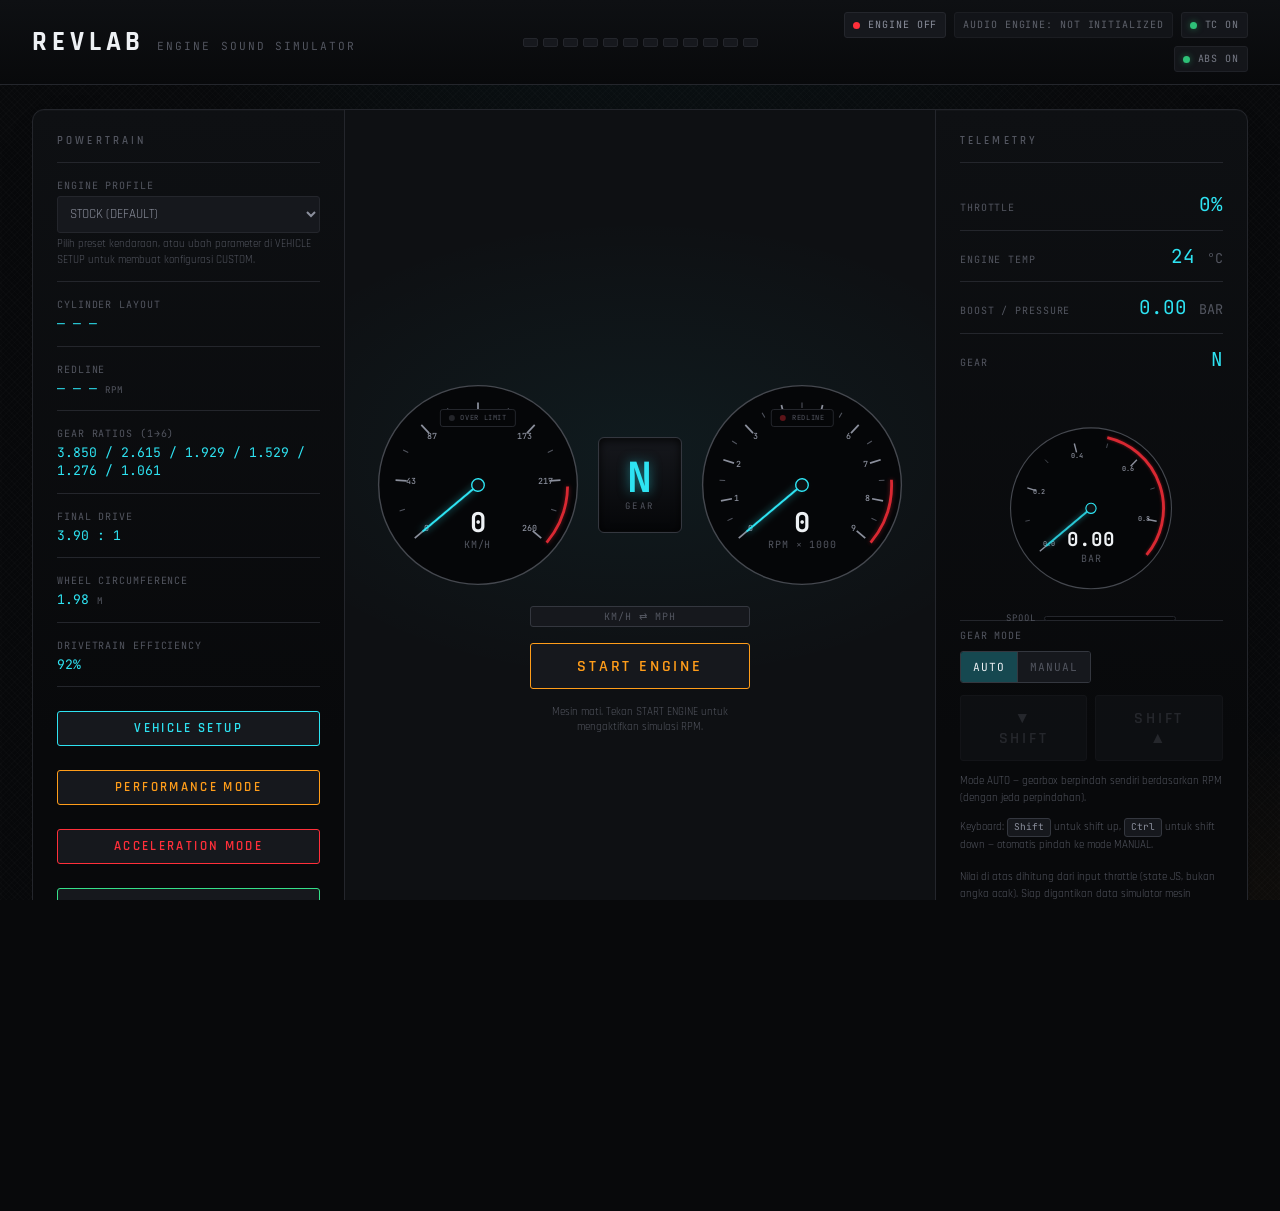
==== commit 2c86a54b: "Hapus semua file lama & extract/upload revlab-rpm-audio-turbo-3-uiux.zip lewat GitHub Uploader" ====
--- a/index.html
+++ b/index.html
@@ -18,6 +18,18 @@
   <link rel="stylesheet" href="css/responsive.css" />
 </head>
 <body>
+
+  <!-- ============ LOADING STATE ============
+       Covers the cockpit until fonts + all modules have finished
+       initializing, so the person never sees an unstyled flash or a
+       gauge snapping into its built ticks/needle. main.js removes
+       `.is-visible` (fade out) then the node itself once init() and
+       the webfonts are settled. Marked inert via aria-hidden after
+       hide so it can't trap focus/AT once gone. -->
+  <div class="app-loading is-visible" id="appLoading" role="status" aria-live="polite">
+    <div class="app-loading__ring" aria-hidden="true"></div>
+    <p class="app-loading__label">REVLAB — INITIALIZING COCKPIT…</p>
+  </div>
 
   <div class="app" id="app">
 
--- a/css/base.css
+++ b/css/base.css
@@ -8,6 +8,13 @@
 
 html, body {
   height: 100%;
+  /* Safety net: nothing in this layout is meant to exceed viewport
+     width at any breakpoint, but a fixed-position element (mobile
+     pedal/shifter), a long unbreakable telemetry string, or a future
+     regression could still push content wide on small screens. This
+     guarantees no horizontal scrollbar/jitter ever appears instead of
+     relying on every component getting its own overflow rule right. */
+  overflow-x: hidden;
 }
 
 body {
@@ -18,6 +25,9 @@
   font-size: var(--fs-md);
   line-height: 1.4;
   -webkit-font-smoothing: antialiased;
+  /* Touch devices: kill the default grey tap flash (we style :active
+     ourselves) and the ~300ms tap delay on interactive elements. */
+  -webkit-tap-highlight-color: transparent;
   /* Cockpit ambience: faint top/bottom instrument glow + a very subtle
      technical weave texture standing in for brushed carbon fiber. Kept
      deliberately low-contrast so it reads as material, not decoration. */
@@ -49,6 +59,10 @@
 button {
   font-family: inherit;
   cursor: pointer;
+  /* Removes the double-tap-to-zoom delay on touch/tablet so button
+     presses register immediately — controls that own a custom drag/hold
+     gesture (throttle button, pedal) override this back to `none`. */
+  touch-action: manipulation;
 }
 
 select, input {
--- a/css/components.css
+++ b/css/components.css
@@ -1,4 +1,47 @@
 /* REVLAB — Components */
+
+/* ---------- Loading state ---------- */
+.app-loading {
+  position: fixed;
+  inset: 0;
+  z-index: 200;
+  display: flex;
+  flex-direction: column;
+  align-items: center;
+  justify-content: center;
+  gap: var(--sp-4);
+  background: var(--bg-0);
+  opacity: 0;
+  visibility: hidden;
+  transition: opacity var(--dur-med) var(--ease-out), visibility 0s linear var(--dur-med);
+}
+
+.app-loading.is-visible {
+  opacity: 1;
+  visibility: visible;
+  transition: opacity var(--dur-med) var(--ease-out);
+}
+
+.app-loading__ring {
+  width: 52px;
+  height: 52px;
+  border-radius: 50%;
+  border: 3px solid var(--border-1);
+  border-top-color: var(--accent-cyan);
+  animation: app-loading-spin 850ms linear infinite;
+}
+
+.app-loading__label {
+  font-family: var(--font-mono);
+  font-size: var(--fs-xs);
+  letter-spacing: var(--tracking-wider);
+  color: var(--text-2);
+  text-transform: uppercase;
+}
+
+@keyframes app-loading-spin {
+  to { transform: rotate(360deg); }
+}
 
 /* ---------- Brand ---------- */
 .topbar__logo {
@@ -107,8 +150,38 @@
   color: var(--accent-red);
 }
 
+/* Distinct from "idle" — engine is actually turning under throttle,
+   not just sitting at idle RPM. Same cyan language the live telemetry
+   digits use elsewhere in the cockpit. */
+.status-chip[data-state="running"] .status-chip__dot {
+  background: var(--accent-cyan);
+  box-shadow: var(--glow-cyan);
+}
+
+.status-chip[data-state="running"] .status-chip__label {
+  color: var(--accent-cyan);
+}
+
+.status-chip__dot,
+.status-chip__label {
+  transition: background var(--dur-fast) var(--ease-out),
+              color var(--dur-fast) var(--ease-out),
+              box-shadow var(--dur-fast) var(--ease-out);
+}
+
 .status-chip--muted {
   opacity: 0.65;
+}
+
+/* Audio synthesis unavailable (unsupported browser / init exception) —
+   engine + gauges keep running, this just flags that sound won't play. */
+.status-chip--muted[data-audio="error"] {
+  opacity: 1;
+  border-color: var(--accent-amber);
+}
+
+.status-chip--muted[data-audio="error"] .status-chip__label {
+  color: var(--accent-amber);
 }
 
 /* Static feature indicators (TC / ABS) — constant system state, not
@@ -218,6 +291,32 @@
   fill: var(--bg-recess);
   stroke: var(--border-2);
   stroke-width: 2;
+  transition: filter var(--dur-med) var(--ease-out);
+}
+
+/* Engine start animation — a brief ignition pulse on the bezel ring,
+   triggered by ui-controller.js adding this class to each gauge-wrap
+   for ~900ms right when START ENGINE fires. Deliberately does NOT
+   touch .gauge__needle-group (no transform here) so it never fights
+   the physics-driven needle animation described above — this only
+   pulses the bezel stroke/glow, a purely cosmetic ignition cue. */
+.gauge-wrap--starting .gauge__bezel {
+  animation: gauge-ignition-pulse 900ms var(--ease-out);
+}
+
+@keyframes gauge-ignition-pulse {
+  0% {
+    stroke: var(--border-2);
+    filter: none;
+  }
+  35% {
+    stroke: var(--accent-amber);
+    filter: drop-shadow(0 0 14px rgba(255, 157, 26, 0.55));
+  }
+  100% {
+    stroke: var(--border-2);
+    filter: none;
+  }
 }
 
 .gauge__tick {
@@ -605,11 +704,19 @@
   color: var(--text-2);
   cursor: pointer;
   white-space: nowrap;
+  touch-action: manipulation;
   transition: border-color var(--dur-fast) var(--ease-out),
-              color var(--dur-fast) var(--ease-out);
+              color var(--dur-fast) var(--ease-out),
+              transform 100ms var(--ease-out);
 }
 
 .unit-toggle:hover {
+  border-color: var(--accent-cyan);
+  color: var(--accent-cyan);
+}
+
+.unit-toggle:active {
+  transform: scale(0.94);
   border-color: var(--accent-cyan);
   color: var(--accent-cyan);
 }
@@ -666,6 +773,10 @@
 .segmented__btn[aria-pressed="true"] {
   background: var(--accent-cyan-dim);
   color: var(--text-0);
+}
+
+.segmented__btn:not(:disabled):active {
+  background: var(--accent-cyan-dim);
 }
 
 .gear-controls__shift {
@@ -805,6 +916,10 @@
   border-color: var(--accent-cyan);
   color: var(--bg-0);
   box-shadow: var(--glow-cyan);
+  transform: scale(0.97);
+  transition: background 80ms var(--ease-out), border-color 80ms var(--ease-out),
+              color 80ms var(--ease-out), box-shadow 80ms var(--ease-out),
+              transform 80ms var(--ease-out);
 }
 
 .btn--throttle[data-pressed="true"] .btn--throttle__hint {
@@ -834,6 +949,8 @@
   -webkit-user-select: none;
   user-select: none;
   touch-action: none; /* critical: prevents scroll/zoom from stealing the hold gesture */
+  transition: background 80ms var(--ease-out), border-color 80ms var(--ease-out),
+              box-shadow 80ms var(--ease-out), transform 80ms var(--ease-out);
 }
 
 .throttle-pedal__label {
@@ -896,6 +1013,8 @@
   line-height: 1;
   box-shadow: var(--shadow-panel);
   touch-action: manipulation;
+  transition: background 80ms var(--ease-out), border-color 80ms var(--ease-out),
+              color 80ms var(--ease-out), transform 80ms var(--ease-out);
 }
 
 .mobile-shifter__btn:not(:disabled):active {
@@ -957,7 +1076,15 @@
   background: var(--bg-2);
   color: var(--text-0);
   transition: background var(--dur-fast) var(--ease-out),
-              border-color var(--dur-fast) var(--ease-out);
+              border-color var(--dur-fast) var(--ease-out),
+              transform 100ms var(--ease-out);
+}
+
+/* Touch/click feedback shared by every .btn variant — a quick press-in
+   so taps feel acknowledged even before the async result (audio init,
+   engine state) comes back. */
+.btn:not(:disabled):active {
+  transform: scale(0.96);
 }
 
 .btn--primary {
--- a/css/responsive.css
+++ b/css/responsive.css
@@ -1,4 +1,29 @@
 /* REVLAB — Responsive adjustments */
+
+/* ---------- Small tablet / large phone landscape ---------- */
+/* Sits between the 1024px cockpit-grid breakpoint and the 640px single-
+   column mobile breakpoint so mid-size tablets (iPad mini portrait,
+   small Android tablets, ~700-820px) don't jump straight from a 2-col
+   dash to fully stacked mobile — engine/telemetry panels get tighter
+   padding and the paired gauges shrink a step first. */
+@media (max-width: 820px) {
+  .dash {
+    margin: var(--sp-4) var(--sp-4) 0;
+  }
+
+  .panel {
+    padding: var(--sp-4);
+  }
+
+  .gauge-pair .gauge-wrap {
+    max-width: 190px;
+  }
+
+  .controls {
+    margin: var(--sp-4) var(--sp-4) var(--sp-5);
+    padding: var(--sp-4) var(--sp-5);
+  }
+}
 
 /* ---------- Tablet ---------- */
 @media (max-width: 1024px) {
@@ -170,3 +195,69 @@
     text-align: center;
   }
 }
+
+/* ---------- Very small phones (≤380px) ---------- */
+/* Safety tier on top of the 640px mobile rules above — narrow devices
+   (older/small Android, split-screen) get the paired gauges, gear
+   plate, and grids shrunk a bit further so nothing is forced wider
+   than the viewport. */
+@media (max-width: 380px) {
+  .dash {
+    margin: var(--sp-2) var(--sp-2) 0;
+  }
+
+  .panel {
+    padding: var(--sp-3);
+  }
+
+  .gauge-pair .gauge-wrap {
+    max-width: 108px;
+  }
+
+  .gear-plate {
+    width: 50px;
+    height: 66px;
+  }
+
+  .gear-plate__value {
+    font-size: 1.5rem;
+  }
+
+  .controls {
+    margin: var(--sp-2) var(--sp-2) var(--sp-4);
+    padding: var(--sp-3);
+    padding-bottom: calc(var(--sp-3) + 100px);
+  }
+
+  .throttle-pedal {
+    width: 76px;
+    height: 76px;
+    right: var(--sp-3);
+    bottom: var(--sp-3);
+  }
+
+  .mobile-shifter {
+    left: var(--sp-3);
+    bottom: var(--sp-3);
+  }
+
+  .mobile-shifter__btn {
+    width: 42px;
+    height: 38px;
+  }
+
+  /* Grids that use a fixed minmax() card width (auto-fit/auto-fill)
+     can overflow a viewport narrower than that width plus padding —
+     collapse them to a single or two-up column here instead of
+     shrinking the cards themselves illegibly. */
+  .soundlab-grid,
+  .setup-grid {
+    grid-template-columns: 1fr;
+  }
+
+  .accel-ladder,
+  .perf-readouts,
+  .setup-gearratios {
+    grid-template-columns: repeat(2, 1fr);
+  }
+}
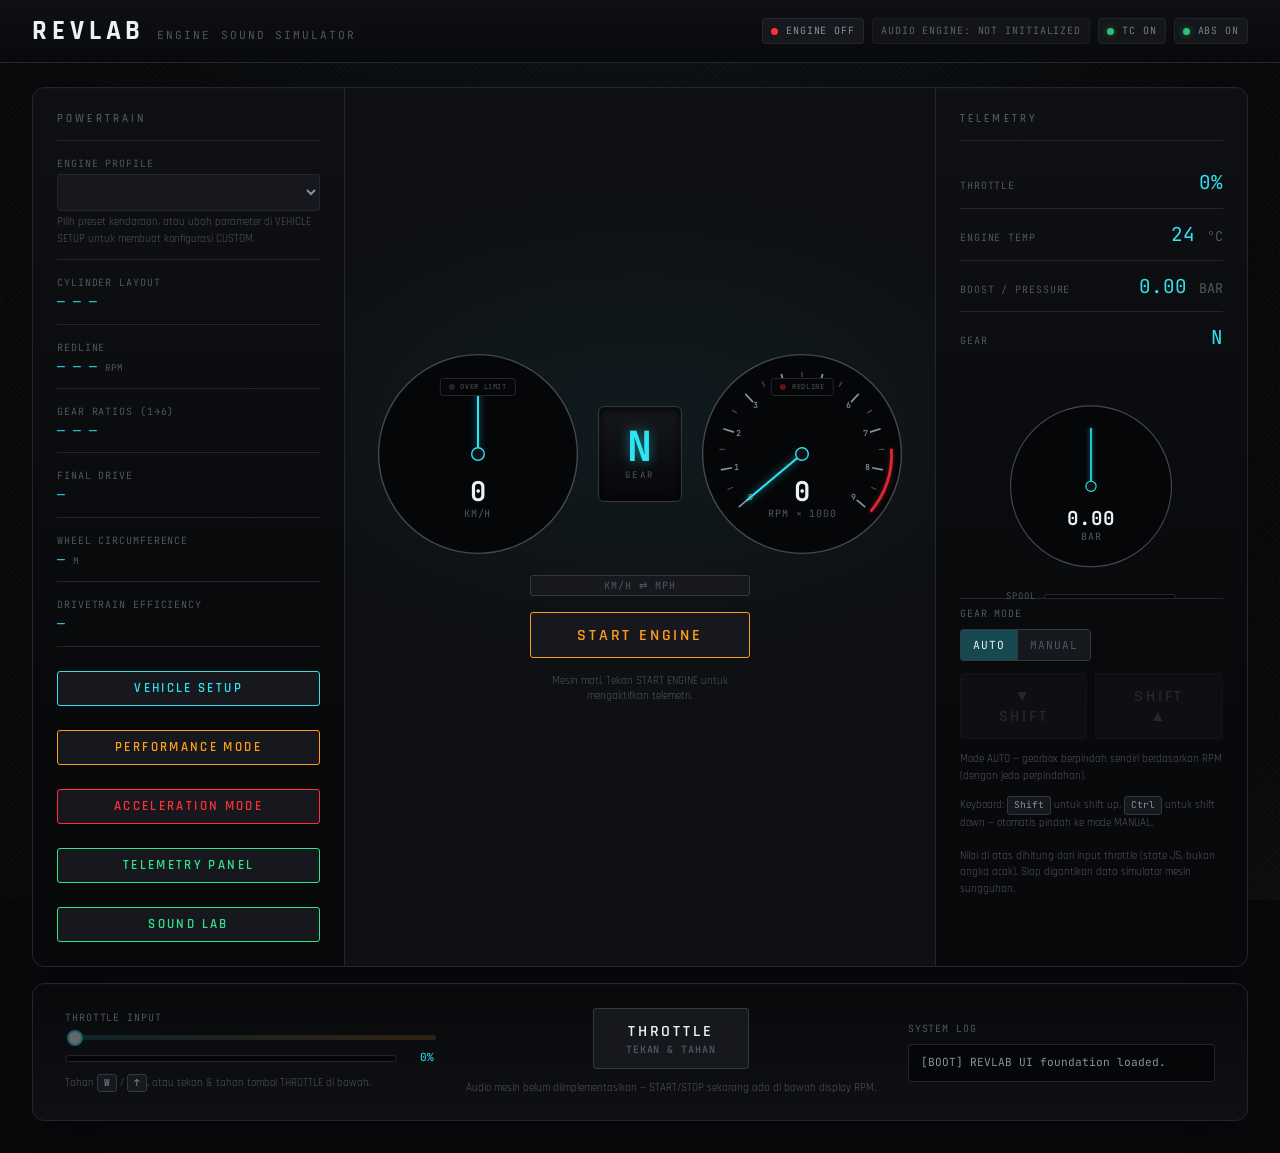
==== commit 859dcbe9: "Hapus semua file lama & extract/upload revlab-updated.zip lewat GitHub Uploader" ====
--- a/index.html
+++ b/index.html
@@ -18,18 +18,6 @@
   <link rel="stylesheet" href="css/responsive.css" />
 </head>
 <body>
-
-  <!-- ============ LOADING STATE ============
-       Covers the cockpit until fonts + all modules have finished
-       initializing, so the person never sees an unstyled flash or a
-       gauge snapping into its built ticks/needle. main.js removes
-       `.is-visible` (fade out) then the node itself once init() and
-       the webfonts are settled. Marked inert via aria-hidden after
-       hide so it can't trap focus/AT once gone. -->
-  <div class="app-loading is-visible" id="appLoading" role="status" aria-live="polite">
-    <div class="app-loading__ring" aria-hidden="true"></div>
-    <p class="app-loading__label">REVLAB — INITIALIZING COCKPIT…</p>
-  </div>
 
   <div class="app" id="app">
 
@@ -729,8 +717,8 @@
   <script src="js/modules/gauge.js"></script>
   <script src="js/modules/speed-gauge.js"></script>
   <script src="js/modules/boost-gauge.js"></script>
+  <script src="js/modules/gearbox.js"></script>
   <script src="js/modules/rpm-simulator.js"></script>
-  <script src="js/modules/gearbox.js"></script>
   <script src="js/modules/engine-state.js"></script>
   <script src="js/modules/vehicle-presets.js"></script>
   <script src="js/modules/vehicle-setup.js"></script>
--- a/css/base.css
+++ b/css/base.css
@@ -8,13 +8,6 @@
 
 html, body {
   height: 100%;
-  /* Safety net: nothing in this layout is meant to exceed viewport
-     width at any breakpoint, but a fixed-position element (mobile
-     pedal/shifter), a long unbreakable telemetry string, or a future
-     regression could still push content wide on small screens. This
-     guarantees no horizontal scrollbar/jitter ever appears instead of
-     relying on every component getting its own overflow rule right. */
-  overflow-x: hidden;
 }
 
 body {
@@ -25,9 +18,6 @@
   font-size: var(--fs-md);
   line-height: 1.4;
   -webkit-font-smoothing: antialiased;
-  /* Touch devices: kill the default grey tap flash (we style :active
-     ourselves) and the ~300ms tap delay on interactive elements. */
-  -webkit-tap-highlight-color: transparent;
   /* Cockpit ambience: faint top/bottom instrument glow + a very subtle
      technical weave texture standing in for brushed carbon fiber. Kept
      deliberately low-contrast so it reads as material, not decoration. */
@@ -59,10 +49,6 @@
 button {
   font-family: inherit;
   cursor: pointer;
-  /* Removes the double-tap-to-zoom delay on touch/tablet so button
-     presses register immediately — controls that own a custom drag/hold
-     gesture (throttle button, pedal) override this back to `none`. */
-  touch-action: manipulation;
 }
 
 select, input {
--- a/css/components.css
+++ b/css/components.css
@@ -1,47 +1,4 @@
 /* REVLAB — Components */
-
-/* ---------- Loading state ---------- */
-.app-loading {
-  position: fixed;
-  inset: 0;
-  z-index: 200;
-  display: flex;
-  flex-direction: column;
-  align-items: center;
-  justify-content: center;
-  gap: var(--sp-4);
-  background: var(--bg-0);
-  opacity: 0;
-  visibility: hidden;
-  transition: opacity var(--dur-med) var(--ease-out), visibility 0s linear var(--dur-med);
-}
-
-.app-loading.is-visible {
-  opacity: 1;
-  visibility: visible;
-  transition: opacity var(--dur-med) var(--ease-out);
-}
-
-.app-loading__ring {
-  width: 52px;
-  height: 52px;
-  border-radius: 50%;
-  border: 3px solid var(--border-1);
-  border-top-color: var(--accent-cyan);
-  animation: app-loading-spin 850ms linear infinite;
-}
-
-.app-loading__label {
-  font-family: var(--font-mono);
-  font-size: var(--fs-xs);
-  letter-spacing: var(--tracking-wider);
-  color: var(--text-2);
-  text-transform: uppercase;
-}
-
-@keyframes app-loading-spin {
-  to { transform: rotate(360deg); }
-}
 
 /* ---------- Brand ---------- */
 .topbar__logo {
@@ -150,38 +107,8 @@
   color: var(--accent-red);
 }
 
-/* Distinct from "idle" — engine is actually turning under throttle,
-   not just sitting at idle RPM. Same cyan language the live telemetry
-   digits use elsewhere in the cockpit. */
-.status-chip[data-state="running"] .status-chip__dot {
-  background: var(--accent-cyan);
-  box-shadow: var(--glow-cyan);
-}
-
-.status-chip[data-state="running"] .status-chip__label {
-  color: var(--accent-cyan);
-}
-
-.status-chip__dot,
-.status-chip__label {
-  transition: background var(--dur-fast) var(--ease-out),
-              color var(--dur-fast) var(--ease-out),
-              box-shadow var(--dur-fast) var(--ease-out);
-}
-
 .status-chip--muted {
   opacity: 0.65;
-}
-
-/* Audio synthesis unavailable (unsupported browser / init exception) —
-   engine + gauges keep running, this just flags that sound won't play. */
-.status-chip--muted[data-audio="error"] {
-  opacity: 1;
-  border-color: var(--accent-amber);
-}
-
-.status-chip--muted[data-audio="error"] .status-chip__label {
-  color: var(--accent-amber);
 }
 
 /* Static feature indicators (TC / ABS) — constant system state, not
@@ -291,32 +218,6 @@
   fill: var(--bg-recess);
   stroke: var(--border-2);
   stroke-width: 2;
-  transition: filter var(--dur-med) var(--ease-out);
-}
-
-/* Engine start animation — a brief ignition pulse on the bezel ring,
-   triggered by ui-controller.js adding this class to each gauge-wrap
-   for ~900ms right when START ENGINE fires. Deliberately does NOT
-   touch .gauge__needle-group (no transform here) so it never fights
-   the physics-driven needle animation described above — this only
-   pulses the bezel stroke/glow, a purely cosmetic ignition cue. */
-.gauge-wrap--starting .gauge__bezel {
-  animation: gauge-ignition-pulse 900ms var(--ease-out);
-}
-
-@keyframes gauge-ignition-pulse {
-  0% {
-    stroke: var(--border-2);
-    filter: none;
-  }
-  35% {
-    stroke: var(--accent-amber);
-    filter: drop-shadow(0 0 14px rgba(255, 157, 26, 0.55));
-  }
-  100% {
-    stroke: var(--border-2);
-    filter: none;
-  }
 }
 
 .gauge__tick {
@@ -704,10 +605,8 @@
   color: var(--text-2);
   cursor: pointer;
   white-space: nowrap;
-  touch-action: manipulation;
   transition: border-color var(--dur-fast) var(--ease-out),
-              color var(--dur-fast) var(--ease-out),
-              transform 100ms var(--ease-out);
+              color var(--dur-fast) var(--ease-out);
 }
 
 .unit-toggle:hover {
@@ -715,12 +614,6 @@
   color: var(--accent-cyan);
 }
 
-.unit-toggle:active {
-  transform: scale(0.94);
-  border-color: var(--accent-cyan);
-  color: var(--accent-cyan);
-}
-
 /* ---------- Gauge-face utility buttons ---------- */
 .unit-toggle--gauge {
   width: min(100%, 220px);
@@ -773,10 +666,6 @@
 .segmented__btn[aria-pressed="true"] {
   background: var(--accent-cyan-dim);
   color: var(--text-0);
-}
-
-.segmented__btn:not(:disabled):active {
-  background: var(--accent-cyan-dim);
 }
 
 .gear-controls__shift {
@@ -916,10 +805,6 @@
   border-color: var(--accent-cyan);
   color: var(--bg-0);
   box-shadow: var(--glow-cyan);
-  transform: scale(0.97);
-  transition: background 80ms var(--ease-out), border-color 80ms var(--ease-out),
-              color 80ms var(--ease-out), box-shadow 80ms var(--ease-out),
-              transform 80ms var(--ease-out);
 }
 
 .btn--throttle[data-pressed="true"] .btn--throttle__hint {
@@ -949,8 +834,6 @@
   -webkit-user-select: none;
   user-select: none;
   touch-action: none; /* critical: prevents scroll/zoom from stealing the hold gesture */
-  transition: background 80ms var(--ease-out), border-color 80ms var(--ease-out),
-              box-shadow 80ms var(--ease-out), transform 80ms var(--ease-out);
 }
 
 .throttle-pedal__label {
@@ -1013,8 +896,6 @@
   line-height: 1;
   box-shadow: var(--shadow-panel);
   touch-action: manipulation;
-  transition: background 80ms var(--ease-out), border-color 80ms var(--ease-out),
-              color 80ms var(--ease-out), transform 80ms var(--ease-out);
 }
 
 .mobile-shifter__btn:not(:disabled):active {
@@ -1076,15 +957,7 @@
   background: var(--bg-2);
   color: var(--text-0);
   transition: background var(--dur-fast) var(--ease-out),
-              border-color var(--dur-fast) var(--ease-out),
-              transform 100ms var(--ease-out);
-}
-
-/* Touch/click feedback shared by every .btn variant — a quick press-in
-   so taps feel acknowledged even before the async result (audio init,
-   engine state) comes back. */
-.btn:not(:disabled):active {
-  transform: scale(0.96);
+              border-color var(--dur-fast) var(--ease-out);
 }
 
 .btn--primary {
--- a/css/responsive.css
+++ b/css/responsive.css
@@ -1,29 +1,4 @@
 /* REVLAB — Responsive adjustments */
-
-/* ---------- Small tablet / large phone landscape ---------- */
-/* Sits between the 1024px cockpit-grid breakpoint and the 640px single-
-   column mobile breakpoint so mid-size tablets (iPad mini portrait,
-   small Android tablets, ~700-820px) don't jump straight from a 2-col
-   dash to fully stacked mobile — engine/telemetry panels get tighter
-   padding and the paired gauges shrink a step first. */
-@media (max-width: 820px) {
-  .dash {
-    margin: var(--sp-4) var(--sp-4) 0;
-  }
-
-  .panel {
-    padding: var(--sp-4);
-  }
-
-  .gauge-pair .gauge-wrap {
-    max-width: 190px;
-  }
-
-  .controls {
-    margin: var(--sp-4) var(--sp-4) var(--sp-5);
-    padding: var(--sp-4) var(--sp-5);
-  }
-}
 
 /* ---------- Tablet ---------- */
 @media (max-width: 1024px) {
@@ -195,69 +170,3 @@
     text-align: center;
   }
 }
-
-/* ---------- Very small phones (≤380px) ---------- */
-/* Safety tier on top of the 640px mobile rules above — narrow devices
-   (older/small Android, split-screen) get the paired gauges, gear
-   plate, and grids shrunk a bit further so nothing is forced wider
-   than the viewport. */
-@media (max-width: 380px) {
-  .dash {
-    margin: var(--sp-2) var(--sp-2) 0;
-  }
-
-  .panel {
-    padding: var(--sp-3);
-  }
-
-  .gauge-pair .gauge-wrap {
-    max-width: 108px;
-  }
-
-  .gear-plate {
-    width: 50px;
-    height: 66px;
-  }
-
-  .gear-plate__value {
-    font-size: 1.5rem;
-  }
-
-  .controls {
-    margin: var(--sp-2) var(--sp-2) var(--sp-4);
-    padding: var(--sp-3);
-    padding-bottom: calc(var(--sp-3) + 100px);
-  }
-
-  .throttle-pedal {
-    width: 76px;
-    height: 76px;
-    right: var(--sp-3);
-    bottom: var(--sp-3);
-  }
-
-  .mobile-shifter {
-    left: var(--sp-3);
-    bottom: var(--sp-3);
-  }
-
-  .mobile-shifter__btn {
-    width: 42px;
-    height: 38px;
-  }
-
-  /* Grids that use a fixed minmax() card width (auto-fit/auto-fill)
-     can overflow a viewport narrower than that width plus padding —
-     collapse them to a single or two-up column here instead of
-     shrinking the cards themselves illegibly. */
-  .soundlab-grid,
-  .setup-grid {
-    grid-template-columns: 1fr;
-  }
-
-  .accel-ladder,
-  .perf-readouts,
-  .setup-gearratios {
-    grid-template-columns: repeat(2, 1fr);
-  }
-}
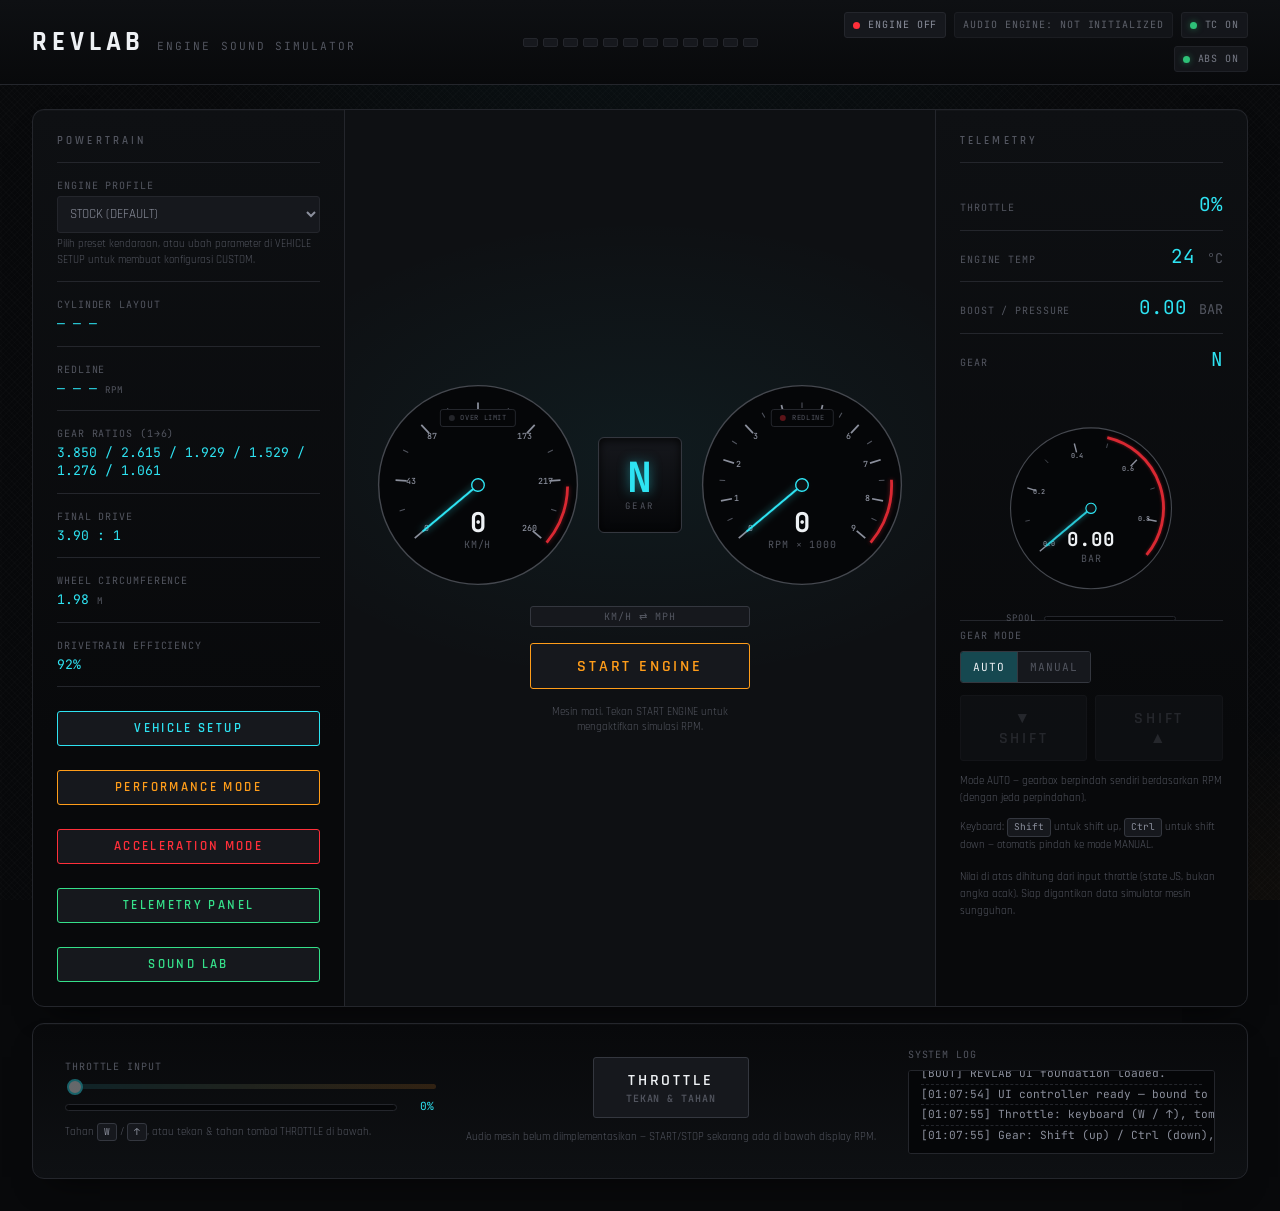
==== commit c95ce10f: "Hapus semua file lama & extract/upload revlab-rpm-audio-turbo-3-telemetry.zip lewat GitHub Uploader" ====
--- a/index.html
+++ b/index.html
@@ -717,8 +717,8 @@
   <script src="js/modules/gauge.js"></script>
   <script src="js/modules/speed-gauge.js"></script>
   <script src="js/modules/boost-gauge.js"></script>
+  <script src="js/modules/rpm-simulator.js"></script>
   <script src="js/modules/gearbox.js"></script>
-  <script src="js/modules/rpm-simulator.js"></script>
   <script src="js/modules/engine-state.js"></script>
   <script src="js/modules/vehicle-presets.js"></script>
   <script src="js/modules/vehicle-setup.js"></script>
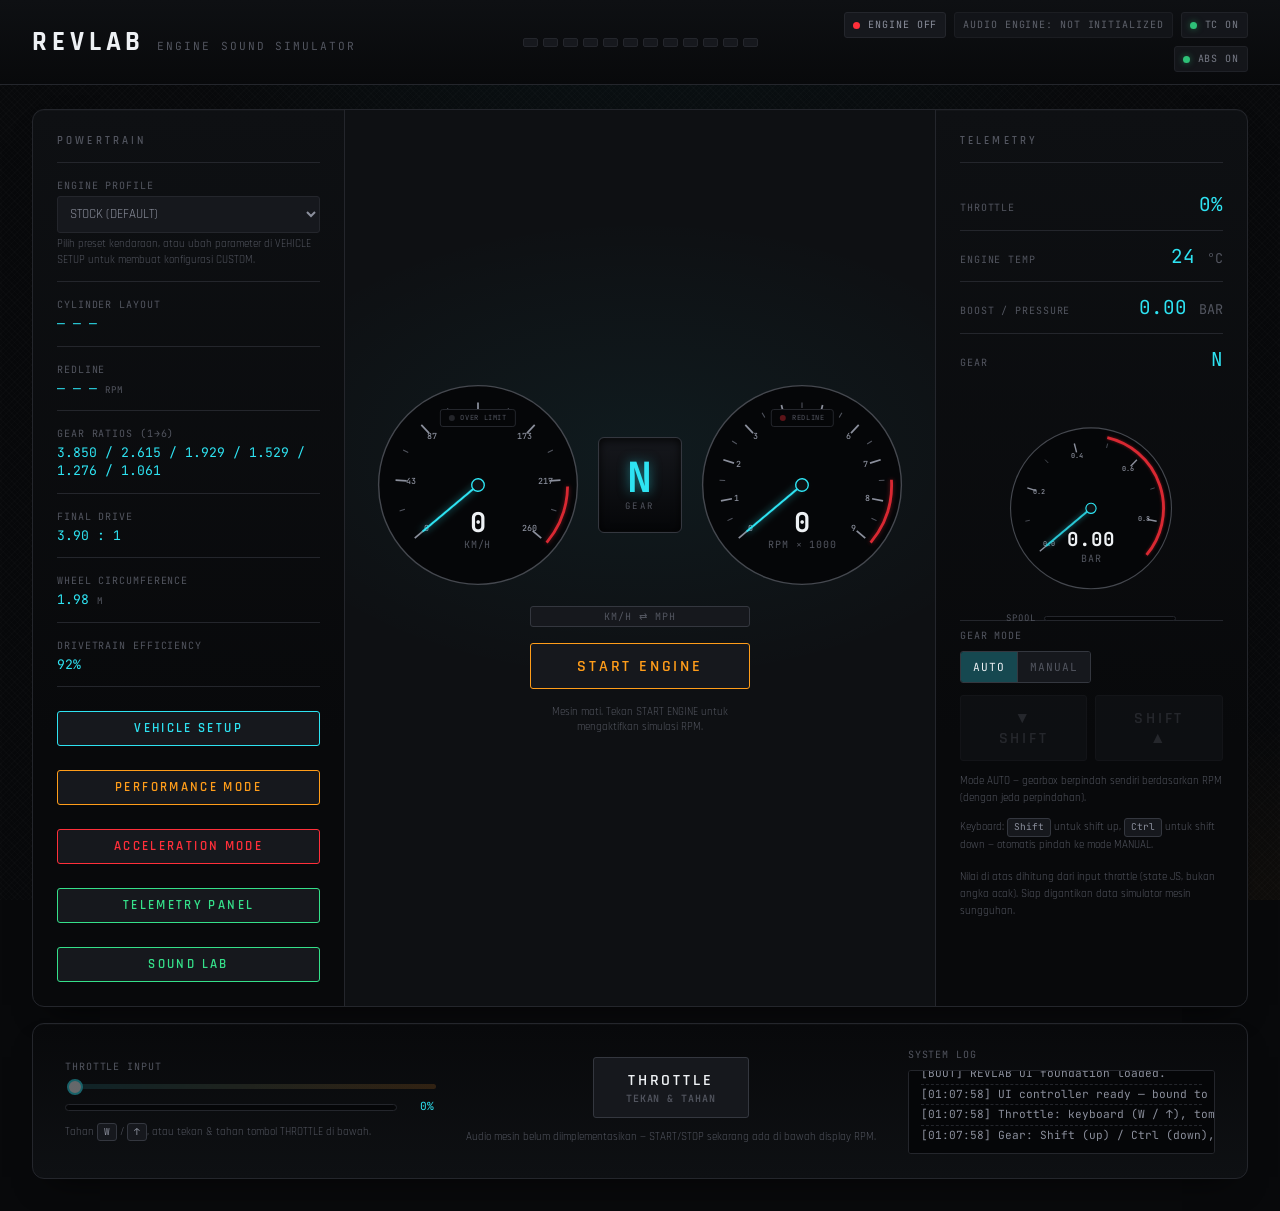
==== commit 77fb0d9a: "Hapus semua file lama & extract/upload revlab-updated-1.zip lewat GitHub Uploader" ====
--- a/index.html
+++ b/index.html
@@ -717,8 +717,8 @@
   <script src="js/modules/gauge.js"></script>
   <script src="js/modules/speed-gauge.js"></script>
   <script src="js/modules/boost-gauge.js"></script>
+  <script src="js/modules/gearbox.js"></script>
   <script src="js/modules/rpm-simulator.js"></script>
-  <script src="js/modules/gearbox.js"></script>
   <script src="js/modules/engine-state.js"></script>
   <script src="js/modules/vehicle-presets.js"></script>
   <script src="js/modules/vehicle-setup.js"></script>
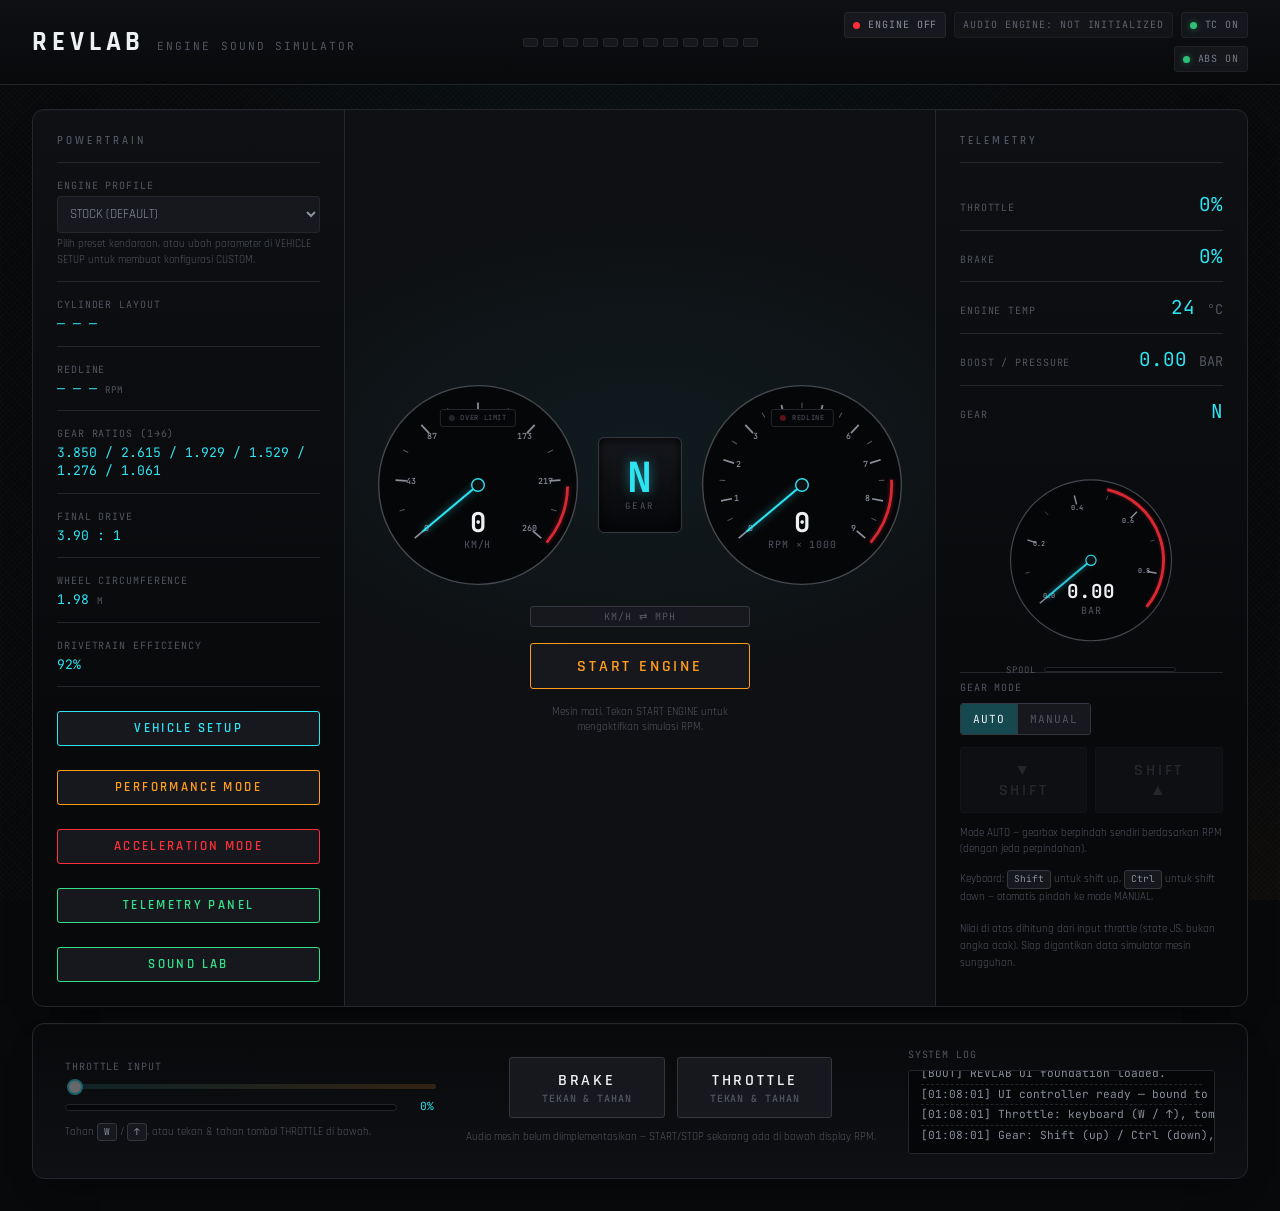
==== commit 57220138: "Hapus semua file lama & extract/upload revlab-fixed-1.zip lewat GitHub Uploader" ====
--- a/index.html
+++ b/index.html
@@ -232,6 +232,10 @@
           <li class="telemetry-item">
             <span class="telemetry-item__label">THROTTLE</span>
             <span class="telemetry-item__value telemetry-item__value--mono" id="throttleReadout">0%</span>
+          </li>
+          <li class="telemetry-item">
+            <span class="telemetry-item__label">BRAKE</span>
+            <span class="telemetry-item__value telemetry-item__value--mono" id="brakeReadout">0%</span>
           </li>
           <li class="telemetry-item">
             <span class="telemetry-item__label">ENGINE TEMP</span>
@@ -340,16 +344,29 @@
       </div>
 
       <div class="controls__group controls__group--action">
-        <button
-          id="throttleButton"
-          class="btn btn--throttle"
-          type="button"
-          data-pressed="false"
-          aria-label="Throttle — tekan dan tahan untuk menambah RPM"
-        >
-          <span class="btn--throttle__label">THROTTLE</span>
-          <span class="btn--throttle__hint">tekan &amp; tahan</span>
-        </button>
+        <div class="controls__pedals">
+          <button
+            id="brakeButton"
+            class="btn btn--brake"
+            type="button"
+            data-pressed="false"
+            aria-label="Rem — tekan dan tahan untuk mengurangi kecepatan"
+          >
+            <span class="btn--brake__label">BRAKE</span>
+            <span class="btn--brake__hint">tekan &amp; tahan</span>
+          </button>
+
+          <button
+            id="throttleButton"
+            class="btn btn--throttle"
+            type="button"
+            data-pressed="false"
+            aria-label="Throttle — tekan dan tahan untuk menambah RPM"
+          >
+            <span class="btn--throttle__label">THROTTLE</span>
+            <span class="btn--throttle__hint">tekan &amp; tahan</span>
+          </button>
+        </div>
 
         <p class="controls__note" id="controlsNote">Audio mesin belum diimplementasikan — START/STOP sekarang ada di bawah display RPM.</p>
       </div>
@@ -377,6 +394,25 @@
       <span class="throttle-pedal__label">GAS</span>
       <div class="throttle-pedal__meter" aria-hidden="true">
         <div class="throttle-pedal__meter-fill" id="throttlePedalMeterFill"></div>
+      </div>
+    </button>
+
+    <!-- ============ MOBILE BRAKE PEDAL ============ -->
+    <!-- Same fixed, thumb-sized press-and-hold pedal as the gas pedal
+         above, mirrored to the OPPOSITE (bottom-left) corner of the
+         screen — same reasoning a real car's foot-well layout follows,
+         so the two pedals can never be confused for one another and a
+         thumb reaching for one never risks landing on the other. -->
+    <button
+      id="brakePedal"
+      class="throttle-pedal brake-pedal"
+      type="button"
+      data-pressed="false"
+      aria-label="Pedal rem — tekan dan tahan untuk mengurangi kecepatan"
+    >
+      <span class="throttle-pedal__label">BRAKE</span>
+      <div class="throttle-pedal__meter" aria-hidden="true">
+        <div class="throttle-pedal__meter-fill" id="brakePedalMeterFill"></div>
       </div>
     </button>
 
@@ -725,6 +761,7 @@
   <script src="js/modules/audio-engine.js"></script>
   <script src="js/modules/sound-lab.js"></script>
   <script src="js/modules/throttle-controller.js"></script>
+  <script src="js/modules/brake-controller.js"></script>
   <script src="js/modules/ui-controller.js"></script>
   <script src="js/modules/performance-mode.js"></script>
   <script src="js/modules/acceleration-mode.js"></script>
--- a/css/layout.css
+++ b/css/layout.css
@@ -83,6 +83,13 @@
   text-align: center;
 }
 
+.controls__pedals {
+  display: flex;
+  flex-direction: row;
+  gap: var(--sp-3);
+  align-items: stretch;
+}
+
 .controls__group--log {
   min-width: 0;
 }
--- a/css/components.css
+++ b/css/components.css
@@ -808,6 +808,51 @@
 }
 
 .btn--throttle[data-pressed="true"] .btn--throttle__hint {
+  color: var(--bg-1);
+}
+
+/* ---------- Desktop brake button (press & hold) ---------- */
+/* Same structure/behavior as .btn--throttle above (BrakeController uses
+   the identical press/hold pattern ThrottleController does) — styled in
+   the red/danger accent instead of cyan so gas and brake are never
+   visually ambiguous at a glance, same as a real dashboard. */
+.btn--brake {
+  display: flex;
+  flex-direction: column;
+  align-items: center;
+  gap: 2px;
+  border-color: var(--accent-red-dim);
+  color: var(--accent-red);
+  -webkit-user-select: none;
+  user-select: none;
+  touch-action: none; /* let BrakeController's Pointer Events own this element */
+}
+
+.btn--brake__label {
+  font-size: var(--fs-md);
+}
+
+.btn--brake__hint {
+  font-family: var(--font-mono);
+  font-size: 10px;
+  letter-spacing: var(--tracking-wide);
+  color: var(--text-2);
+  text-transform: uppercase;
+}
+
+.btn--brake:not(:disabled):hover {
+  background: var(--bg-3);
+  border-color: var(--accent-red);
+}
+
+.btn--brake[data-pressed="true"] {
+  background: var(--accent-red);
+  border-color: var(--accent-red);
+  color: var(--bg-0);
+  box-shadow: var(--glow-red);
+}
+
+.btn--brake[data-pressed="true"] .btn--brake__hint {
   color: var(--bg-1);
 }
 
@@ -868,6 +913,35 @@
   transform: scale(0.96);
 }
 
+/* ---------- Mobile virtual brake pedal ---------- */
+/* Same fixed, circular pedal as .throttle-pedal, mirrored to the
+   bottom-LEFT corner (throttle-pedal is bottom-right) and re-themed
+   red/danger — deliberately reuses .throttle-pedal's base layout rules
+   via the shared class on the element (see index.html) so the two
+   pedals stay pixel-identical in size/shape, only position + color
+   differ here. */
+.brake-pedal {
+  left: var(--sp-4);
+  right: auto;
+  border-color: var(--accent-red-dim);
+  background: radial-gradient(circle at 35% 30%, var(--bg-3), var(--bg-recess) 70%);
+}
+
+.brake-pedal .throttle-pedal__label {
+  color: var(--accent-red);
+}
+
+.brake-pedal .throttle-pedal__meter-fill {
+  background: linear-gradient(90deg, var(--accent-red), var(--accent-amber));
+}
+
+.brake-pedal[data-pressed="true"] {
+  border-color: var(--accent-red);
+  background: radial-gradient(circle at 35% 30%, var(--accent-red-dim), var(--bg-recess) 75%);
+  box-shadow: var(--glow-red);
+  transform: scale(0.96);
+}
+
 /* ---------- Mobile gear shifter (stacked above the gas pedal) ---------- */
 .mobile-shifter {
   display: none; /* responsive.css turns this on for touch/mobile viewports */
--- a/css/responsive.css
+++ b/css/responsive.css
@@ -135,6 +135,10 @@
     display: flex;
   }
 
+  .brake-pedal {
+    display: flex;
+  }
+
   .mobile-shifter {
     display: flex;
   }
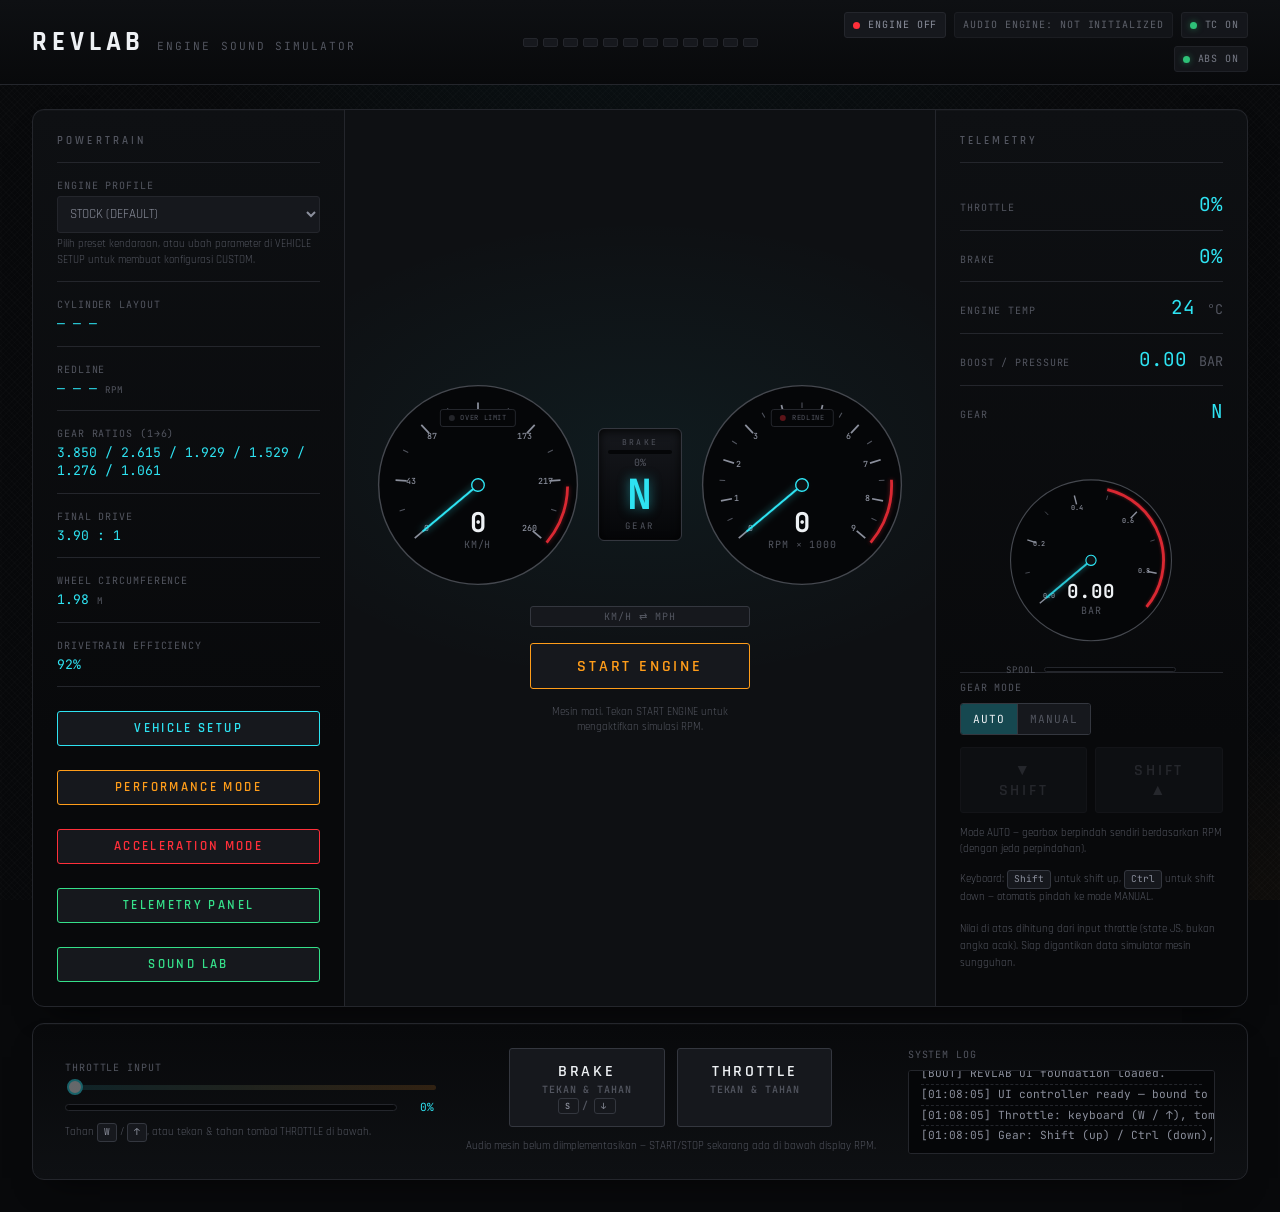
==== commit 8a9770e1: "Hapus semua file lama & extract/upload revlab-manual-free.zip lewat GitHub Uploader" ====
--- a/index.html
+++ b/index.html
@@ -182,6 +182,13 @@
           <!-- Gear plate — embedded center-console badge docked between
                the two instruments, not tucked in a gauge corner. -->
           <div class="gear-plate" id="gearIndicator" aria-label="Current gear" data-shifting="false">
+            <div class="gear-plate__brake" id="gearPlateBrake" data-active="false" aria-label="Brake pressure" aria-live="polite">
+              <span class="gear-plate__brake-label">BRAKE</span>
+              <div class="gear-plate__brake-track">
+                <div class="gear-plate__brake-fill" id="gearPlateBrakeFill"></div>
+              </div>
+              <span class="gear-plate__brake-value" id="gearPlateBrakeValue">0%</span>
+            </div>
             <span class="gear-plate__value" id="gearValue">N</span>
             <span class="gear-plate__label">GEAR</span>
           </div>
@@ -354,6 +361,9 @@
           >
             <span class="btn--brake__label">BRAKE</span>
             <span class="btn--brake__hint">tekan &amp; tahan</span>
+            <span class="btn--brake__key">
+              <kbd class="key">S</kbd> / <kbd class="key">&darr;</kbd>
+            </span>
           </button>
 
           <button
--- a/css/components.css
+++ b/css/components.css
@@ -428,12 +428,13 @@
 .gear-plate {
   flex: 0 0 auto;
   width: 84px;
-  height: 96px;
+  min-height: 96px;
   display: flex;
   flex-direction: column;
   align-items: center;
   justify-content: center;
-  gap: 2px;
+  gap: 4px;
+  padding: 8px 0;
   border-radius: var(--radius-md);
   border: 1px solid var(--border-1);
   background:
@@ -456,6 +457,57 @@
   font-size: 9px;
   letter-spacing: var(--tracking-widest);
   color: var(--text-2);
+}
+
+/* Brake readout docked above the GEAR value, inside the same plate —
+   lets the driver see brake pressure without hunting for it in the
+   telemetry panel, right next to the gear they're braking in. Red
+   accent throughout so it reads as "brake", not "gear" or "throttle",
+   at a glance — same color language as .btn--brake. */
+.gear-plate__brake {
+  display: flex;
+  flex-direction: column;
+  align-items: center;
+  gap: 2px;
+  width: 64px;
+}
+
+.gear-plate__brake-label {
+  font-family: var(--font-mono);
+  font-size: 8px;
+  letter-spacing: var(--tracking-widest);
+  color: var(--text-2);
+}
+
+.gear-plate__brake-track {
+  width: 100%;
+  height: 4px;
+  border-radius: 2px;
+  background: var(--bg-recess);
+  overflow: hidden;
+}
+
+.gear-plate__brake-fill {
+  height: 100%;
+  width: 0%;
+  background: var(--accent-red-dim);
+  transition: width 60ms linear;
+}
+
+.gear-plate__brake-value {
+  font-family: var(--font-mono);
+  font-size: 10px;
+  font-variant-numeric: tabular-nums;
+  color: var(--text-2);
+}
+
+.gear-plate__brake[data-active="true"] .gear-plate__brake-fill {
+  background: var(--accent-red);
+  box-shadow: 0 0 6px rgba(255, 61, 61, 0.6);
+}
+
+.gear-plate__brake[data-active="true"] .gear-plate__brake-value {
+  color: var(--accent-red);
 }
 
 /* Brief pulse while the gearbox is "locked" mid-shift (see
@@ -853,6 +905,19 @@
 }
 
 .btn--brake[data-pressed="true"] .btn--brake__hint {
+  color: var(--bg-1);
+}
+
+.btn--brake__key {
+  display: flex;
+  align-items: center;
+  gap: 3px;
+  font-family: var(--font-mono);
+  font-size: 10px;
+  color: var(--text-2);
+}
+
+.btn--brake[data-pressed="true"] .btn--brake__key {
   color: var(--bg-1);
 }
 
--- a/css/responsive.css
+++ b/css/responsive.css
@@ -98,12 +98,26 @@
   }
 
   .gear-plate {
-    width: 60px;
-    height: 76px;
+    width: 64px;
+    min-height: 76px;
+    padding: 6px 0;
+    gap: 3px;
   }
 
   .gear-plate__value {
     font-size: 1.9rem;
+  }
+
+  .gear-plate__brake {
+    width: 50px;
+  }
+
+  .gear-plate__brake-label {
+    font-size: 7px;
+  }
+
+  .gear-plate__brake-value {
+    font-size: 9px;
   }
 
   .fs-2xl,
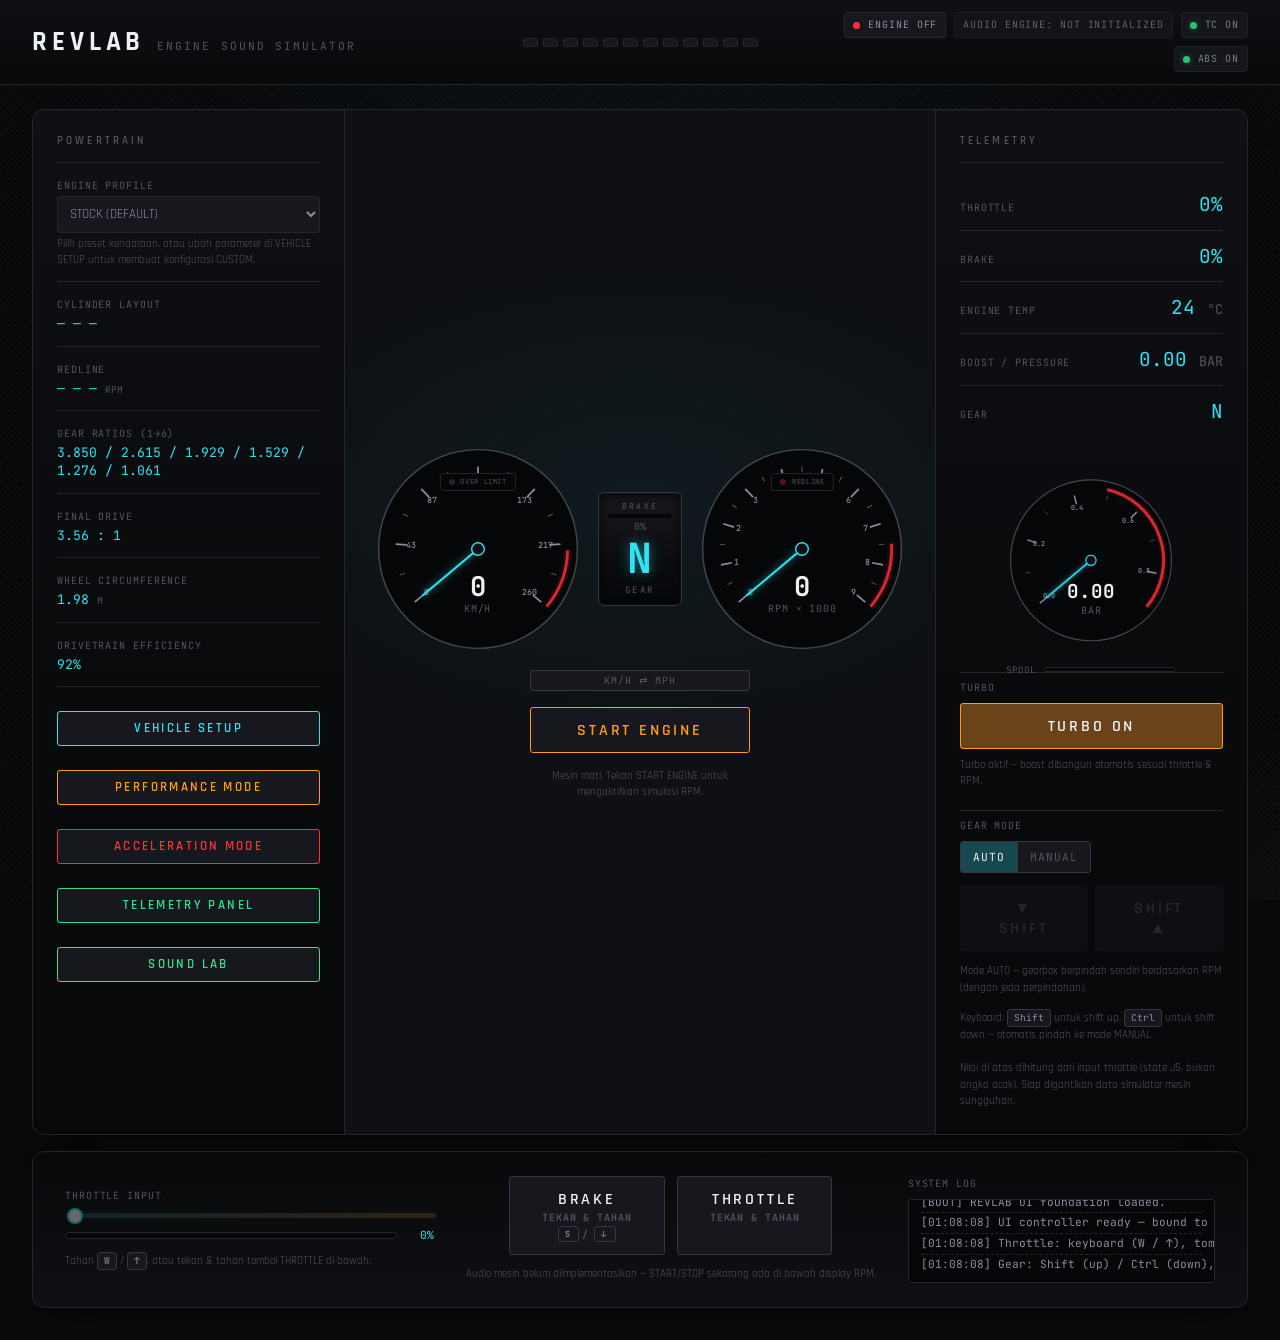
==== commit b3c37a09: "Hapus semua file lama & extract/upload revlab-manual-free-2-1.zip lewat GitHub Uploader" ====
--- a/index.html
+++ b/index.html
@@ -289,6 +289,18 @@
           </div>
         </div>
 
+        <div class="turbo-controls" id="turboControls">
+          <span class="field__label">TURBO</span>
+          <button
+            type="button"
+            class="btn btn--turbo-toggle"
+            id="turboToggleBtn"
+            aria-pressed="true"
+            aria-label="Aktifkan atau matikan turbo/boost"
+          >TURBO ON</button>
+          <p class="field__hint" id="turboToggleHint">Turbo aktif — boost dibangun otomatis sesuai throttle &amp; RPM.</p>
+        </div>
+
         <div class="gear-controls" id="gearControls">
           <div class="gear-controls__mode">
             <span class="field__label">GEAR MODE</span>
--- a/css/components.css
+++ b/css/components.css
@@ -267,6 +267,26 @@
      that and introduce a second, uncontrolled layer of lag. */
 }
 
+/* Speed needle "self-test" sweep — plays once, briefly, right when
+   START ENGINE is pressed (see ui-controller.js playSpeedStartupSweep()),
+   the same cosmetic flourish a real instrument cluster does on power-up.
+   Purely visual: it does NOT touch displaySpeedKmh/state.speedKmh, so it
+   can never make the readout lie about actual speed — a CSS animation
+   on `transform` simply outranks whatever inline transform JS is also
+   setting on the same element for as long as the animation runs, then
+   hands control straight back once it ends (see animationend listener),
+   at which point the needle is already sitting at the real 0 the normal
+   per-frame render() call has been writing the whole time underneath. */
+@keyframes gauge-startup-sweep {
+  0% { transform: rotate(-130deg); }
+  55% { transform: rotate(130deg); }
+  100% { transform: rotate(-130deg); }
+}
+
+.gauge__needle-group--startup-sweep {
+  animation: gauge-startup-sweep 1900ms cubic-bezier(0.35, 0, 0.25, 1);
+}
+
 .gauge__needle {
   stroke: var(--accent-cyan);
   stroke-width: 3;
@@ -688,6 +708,53 @@
   display: flex;
   flex-direction: column;
   gap: var(--sp-2);
+}
+
+/* ---------- Turbo ON/OFF switch (above the transmission controls) -----
+   Manual override for the automatic boost model in EngineState.stepBoost()
+   — a turbo/twin/super vehicle no longer builds boost just because it
+   HAS the hardware; this also has to be switched on. Styled as its own
+   full-width toggle button (not a .segmented pair) since it's a single
+   on/off switch, not a choice between named modes like GEAR MODE. */
+.turbo-controls {
+  display: flex;
+  flex-direction: column;
+  gap: var(--sp-2);
+  padding-top: var(--sp-2);
+  padding-bottom: var(--sp-1);
+  border-top: 1px solid var(--border-0);
+}
+
+.btn--turbo-toggle {
+  width: 100%;
+  font-family: var(--font-mono);
+  font-size: var(--fs-sm);
+  letter-spacing: var(--tracking-wide);
+  padding: var(--sp-3);
+  text-align: center;
+  background: var(--bg-2);
+  color: var(--text-2);
+  border: 1px solid var(--border-1);
+  border-radius: var(--radius-sm);
+  cursor: pointer;
+  transition: background var(--dur-fast) var(--ease-out),
+              color var(--dur-fast) var(--ease-out),
+              border-color var(--dur-fast) var(--ease-out);
+}
+
+.btn--turbo-toggle:hover:not(:disabled) {
+  border-color: var(--accent-amber);
+}
+
+.btn--turbo-toggle[aria-pressed="true"] {
+  background: var(--accent-amber-dim);
+  color: var(--text-0);
+  border-color: var(--accent-amber);
+}
+
+.btn--turbo-toggle:disabled {
+  opacity: 0.45;
+  cursor: not-allowed;
 }
 
 .segmented {
